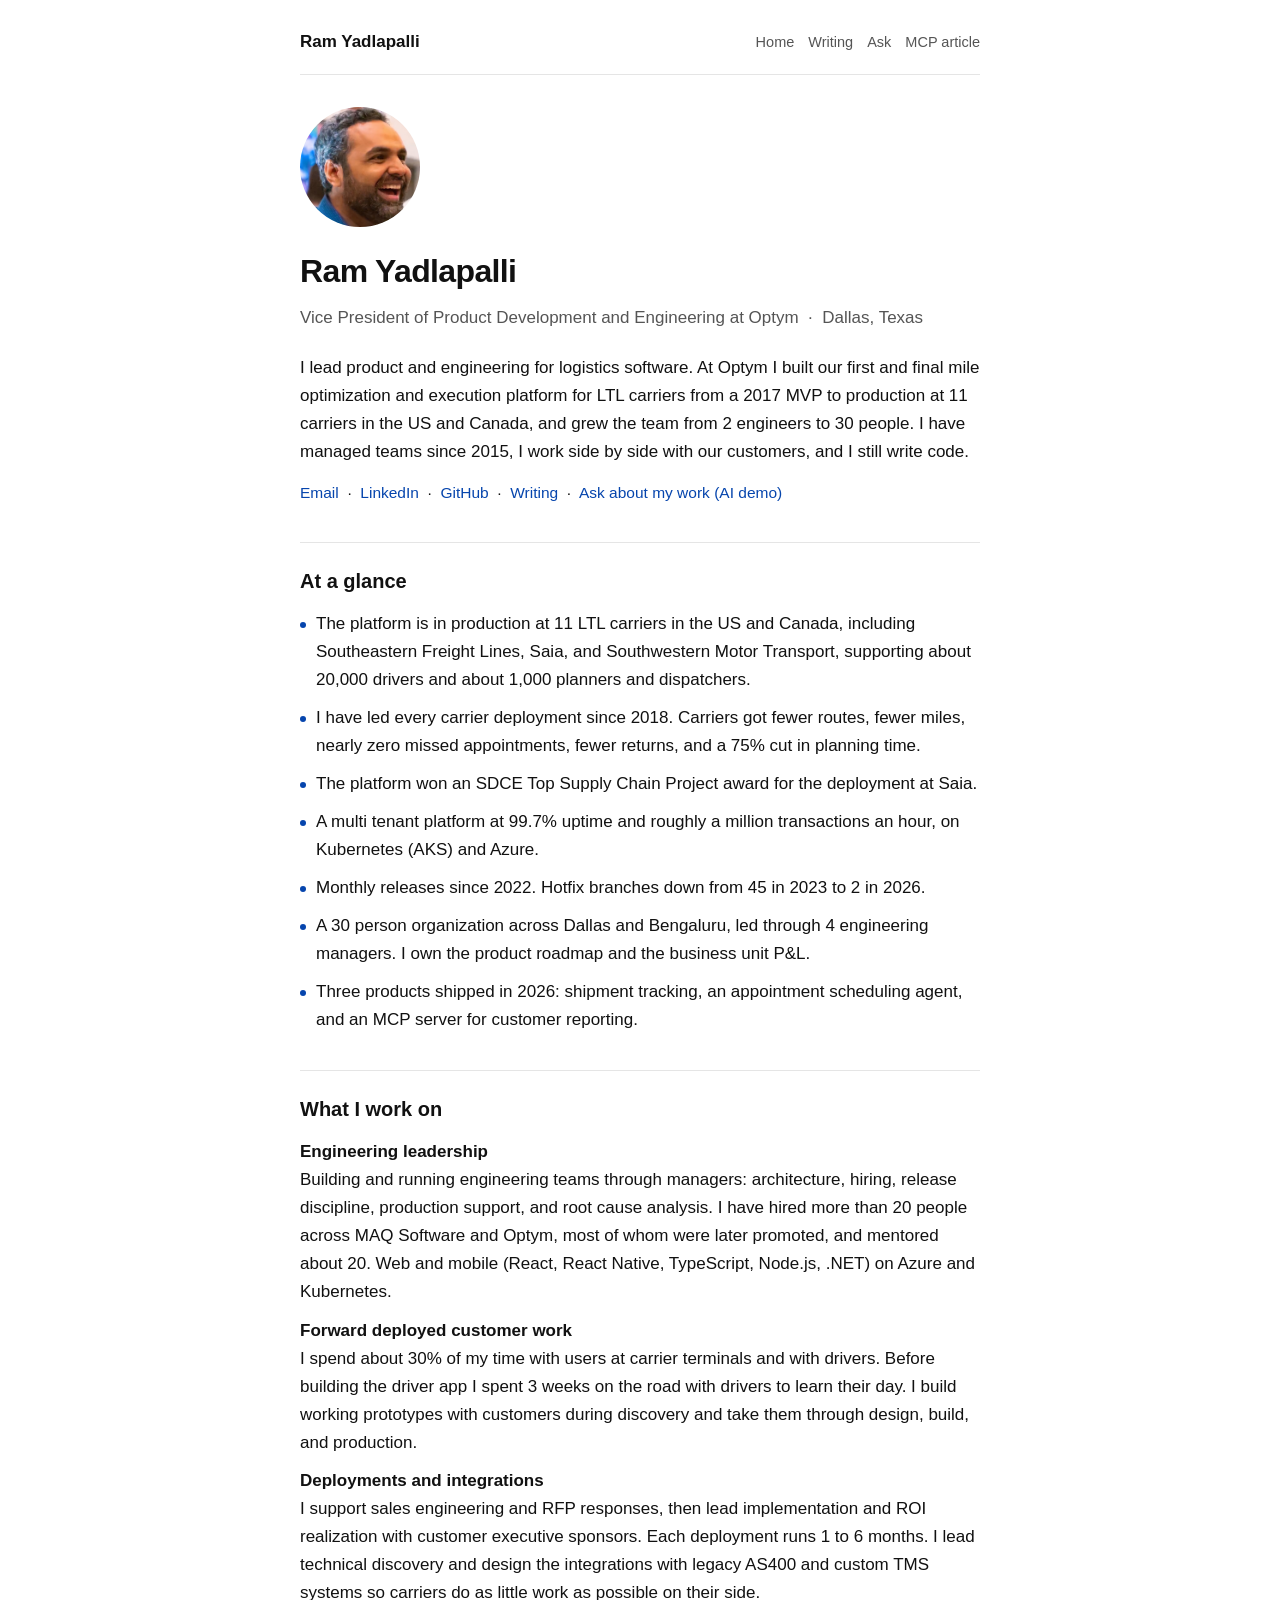
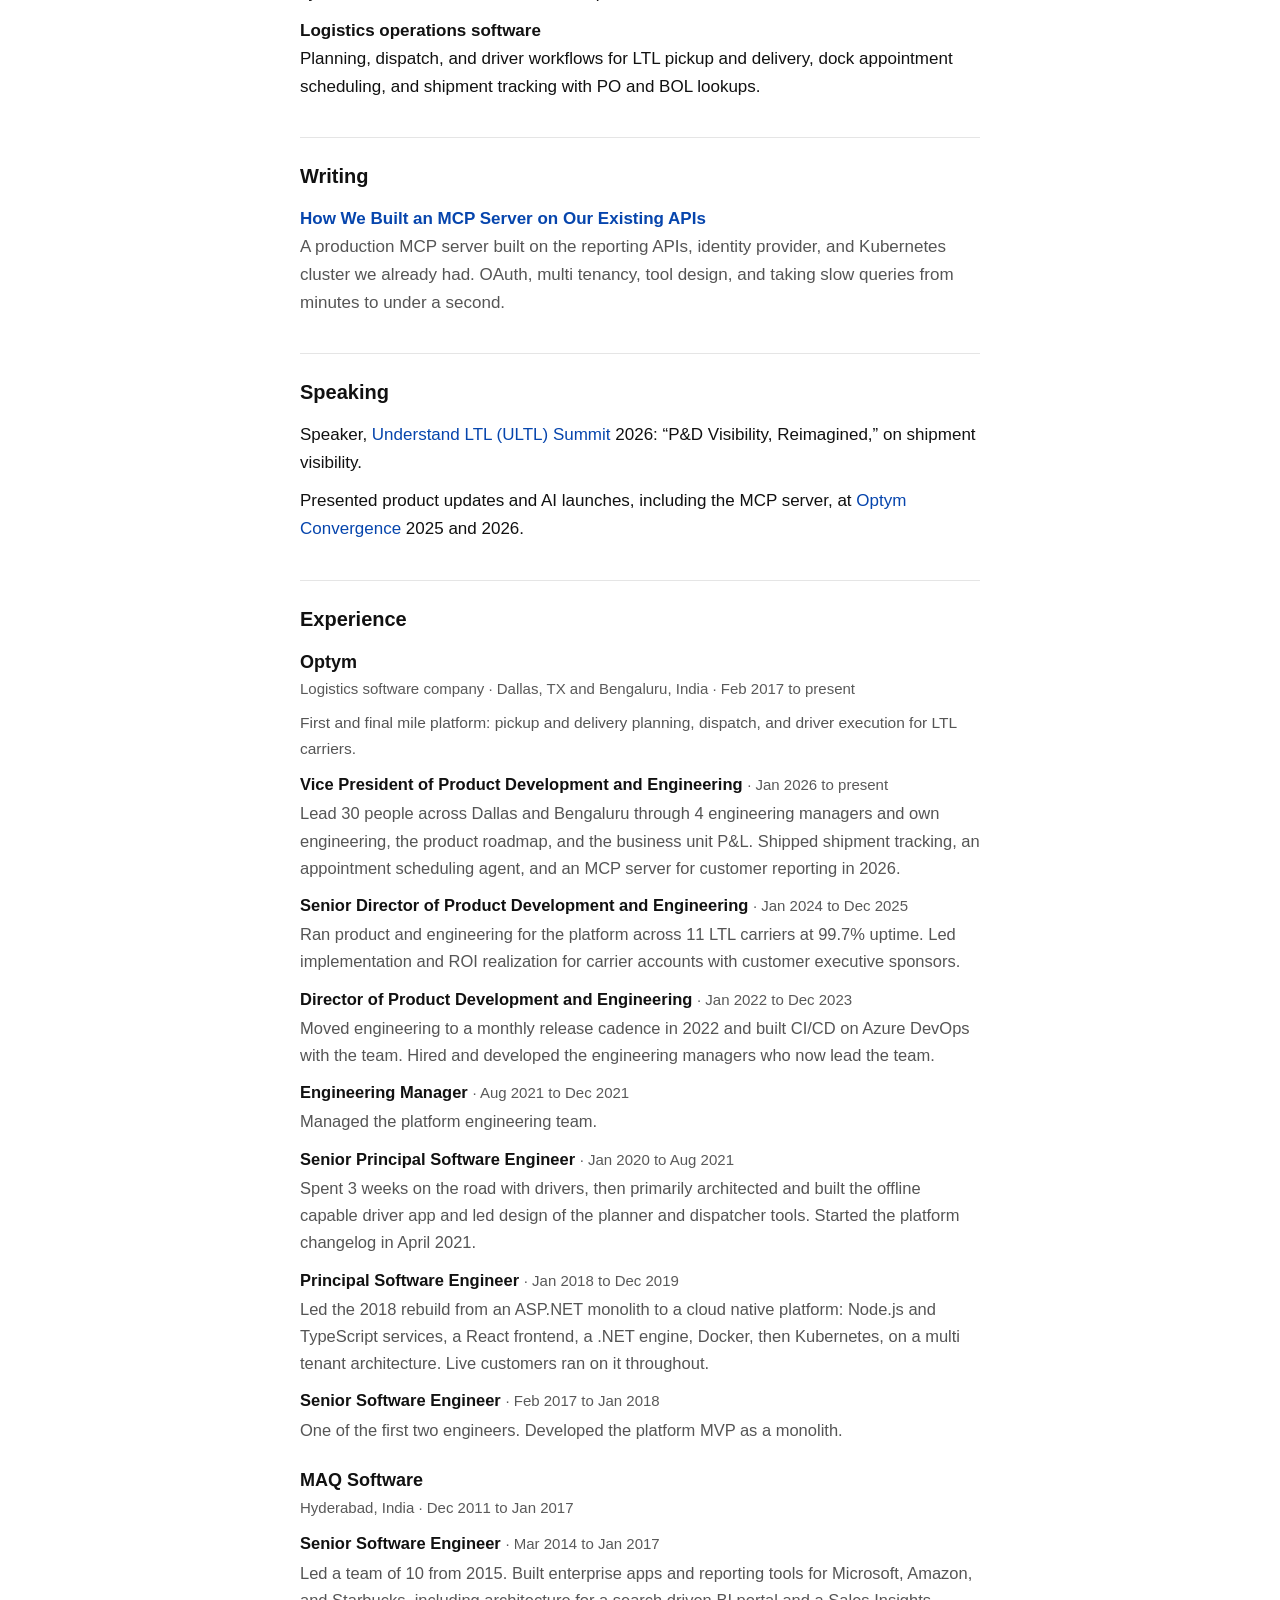
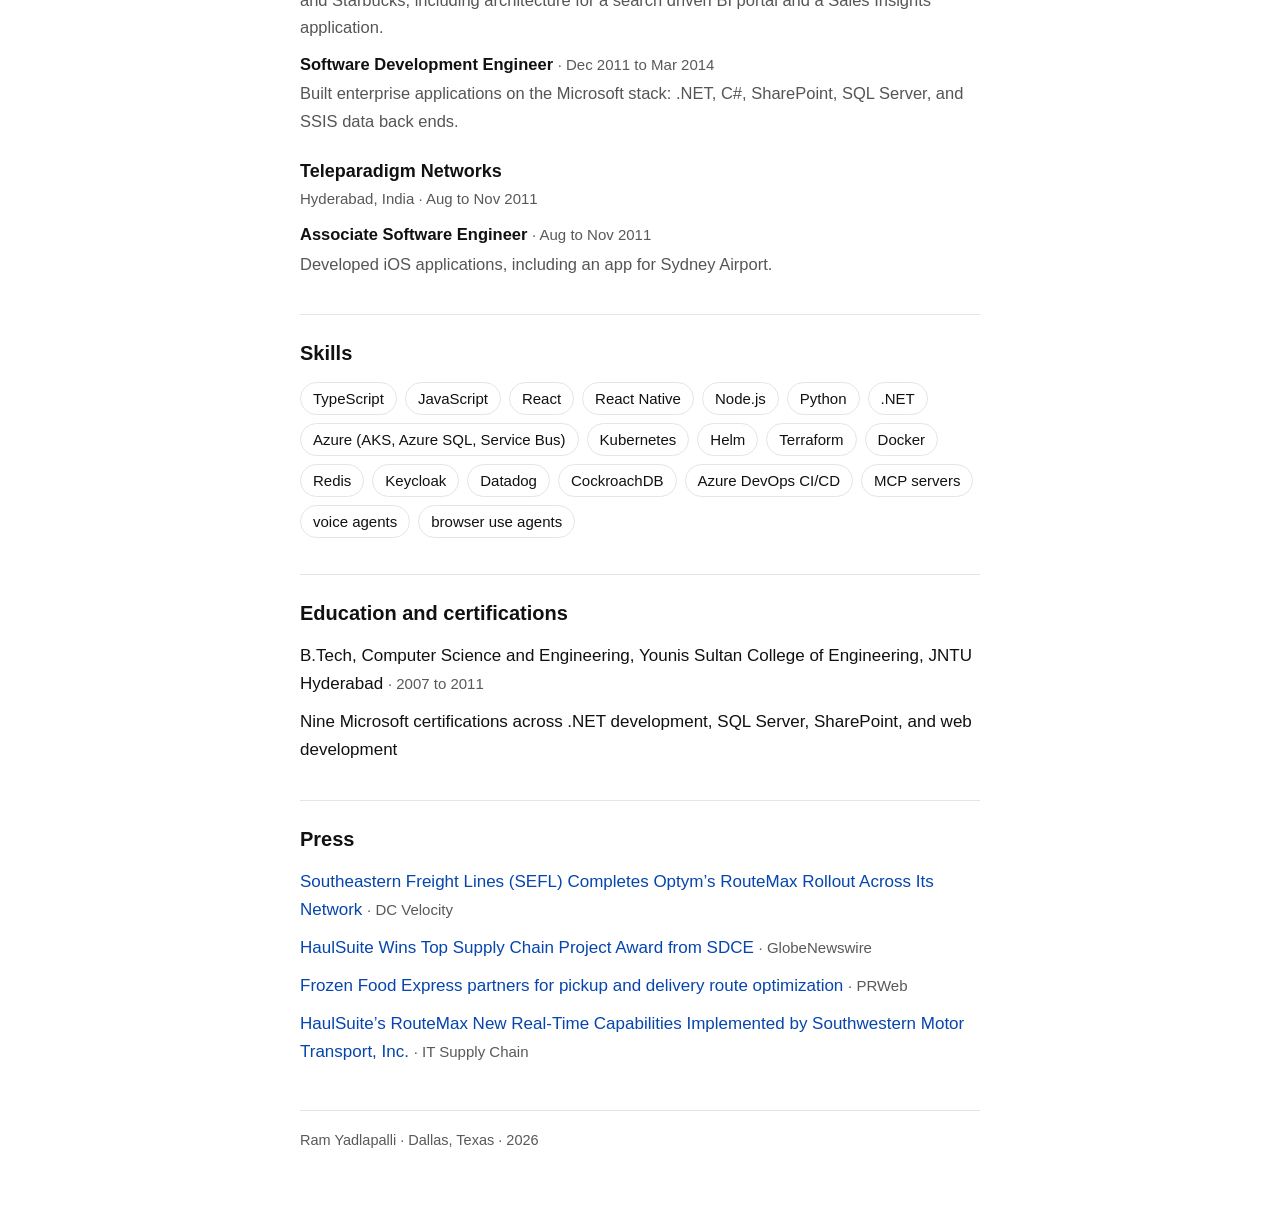
==== index.html @ a46a7524 "Update home page wording and press titles" ====
<!DOCTYPE html>
<html lang="en">
<head>
<meta charset="utf-8">
<meta name="viewport" content="width=device-width, initial-scale=1">
<title>Ram Yadlapalli | Engineering Leader, Logistics SaaS Platforms</title>
<meta name="description" content="Ram Yadlapalli leads product and engineering at Optym in Dallas. He built Optym's first and final mile optimization and execution platform for LTL carriers, in production at 11 carriers in the US and Canada, leads every carrier deployment, and leads a 30 person team through 4 engineering managers.">
<meta name="author" content="Ram Yadlapalli">
<link rel="canonical" href="https://ramyadlapalli.github.io/">
<meta property="og:type" content="profile">
<meta property="og:title" content="Ram Yadlapalli | Engineering Leader, Logistics SaaS Platforms">
<meta property="og:description" content="VP of Product Development and Engineering at Optym. First and final mile platform in production at 11 LTL carriers, 30 person team through 4 engineering managers, still writes code.">
<meta property="og:url" content="https://ramyadlapalli.github.io/">
<meta property="og:image" content="https://ramyadlapalli.github.io/ram-yadlapalli.jpg">
<meta name="twitter:card" content="summary">
<meta name="color-scheme" content="light">
<script type="application/ld+json">
{"@context":"https://schema.org","@type":"Person","name":"Ram Yadlapalli","jobTitle":"Vice President of Product Development and Engineering","worksFor":{"@type":"Organization","name":"Optym"},"address":{"@type":"PostalAddress","addressLocality":"Dallas","addressRegion":"TX","addressCountry":"US"},"url":"https://ramyadlapalli.github.io/","image":"https://ramyadlapalli.github.io/ram-yadlapalli.jpg","email":"mailto:rambabu.1990@gmail.com","sameAs":["https://www.linkedin.com/in/rambabu-yadlapalli","https://github.com/RamYadlapalli"],"knowsAbout":["Engineering leadership","Logistics software","LTL pickup and delivery","Customer deployments and integrations","Forward deployed engineering","React","React Native","TypeScript","Node.js","Azure","Kubernetes","MCP servers","Agentic AI"]}
</script>
<style>
  :root{color-scheme:light;--bg:#fff;--ink:#111;--dim:#555;--faint:#595959;--line:#e5e5e5;--acc:#0645ad}
  *{margin:0;padding:0;box-sizing:border-box}
  body{background:var(--bg);color:var(--ink);font-family:-apple-system,BlinkMacSystemFont,"Segoe UI",Roboto,Helvetica,Arial,sans-serif;font-size:17px;line-height:1.65}
  .wrap{max-width:720px;margin:0 auto;padding:28px 20px 72px}
  h1{font-size:32px;font-weight:800;letter-spacing:-.02em;margin-bottom:6px}
  .role{color:var(--dim);font-size:17px;margin-bottom:22px}
  p{margin-bottom:14px}
  .links{font-size:15.5px;margin-bottom:8px}
  .links a{color:var(--acc);text-decoration:none}
  .links a:hover{text-decoration:underline}
  h2{font-size:20px;font-weight:800;margin:36px 0 12px;padding-top:22px;border-top:1px solid var(--line)}
  ul{list-style:none}
  li{margin-bottom:10px}
  a{color:var(--acc);text-decoration:none}
  a:hover{text-decoration:underline}
  .dim{color:var(--dim)}
  .yr{color:var(--faint);font-size:15px;white-space:nowrap}
  footer{border-top:1px solid var(--line);margin-top:44px;padding-top:18px;color:var(--faint);font-size:14.5px}
  .photo{display:block;width:120px;height:120px;object-fit:cover;border-radius:50%;margin-bottom:18px}
  .glance li{padding-left:16px;position:relative}
  .glance li:before{content:"";position:absolute;left:0;top:.7em;width:6px;height:6px;border-radius:50%;background:var(--acc)}
  .lanes li b{display:block}
  .co{margin-bottom:22px}
  .co-head{font-weight:800;font-size:18px}
  .co-sub{color:var(--faint);font-size:15px;margin-bottom:8px}
  .tl .role{color:var(--ink);font-size:16.5px;margin:10px 0 0}
  .tl .role p{color:var(--dim);margin:2px 0 0}
  .role-t{font-weight:700}
  @media(max-width:600px){
    .tl .role-t{display:block}
    .tl .role .yr{display:block}
  }
  .skills{list-style:none;display:flex;flex-wrap:wrap;gap:8px}
  .skills li{margin:0;color:var(--ink);border:1px solid var(--line);border-radius:999px;padding:5px 12px;font-size:15px;line-height:1.4}
  header.site{display:flex;justify-content:space-between;align-items:baseline;gap:8px 16px;padding-bottom:18px;border-bottom:1px solid var(--line);margin-bottom:32px;flex-wrap:wrap}
  header.site .name{font-weight:700;font-size:17px;color:var(--ink);text-decoration:none}
  header.site nav{display:flex;flex-wrap:wrap;gap:8px 14px;font-size:14.5px}
  header.site nav a{color:var(--dim);text-decoration:none}
  header.site nav a:hover{color:var(--ink)}
</style>
</head>
<body>
<div class="wrap">

  <header class="site">
    <a class="name" href="./">Ram Yadlapalli</a>
    <nav><a href="./">Home</a><a href="writing/">Writing</a><a href="ask/">Ask</a><a href="mcp-server/">MCP article</a></nav>
  </header>

  <img class="photo" src="ram-yadlapalli.jpg" alt="Ram Yadlapalli" width="120" height="120">
  <h1>Ram Yadlapalli</h1>
  <p class="role">Vice President of Product Development and Engineering at Optym &nbsp;·&nbsp; Dallas, Texas</p>

  <p>I lead product and engineering for logistics software. At Optym I built our first and final mile optimization and execution platform for LTL carriers from a 2017 MVP to production at 11 carriers in the US and Canada, and grew the team from 2 engineers to 30 people. I have managed teams since 2015, I work side by side with our customers, and I still write code.</p>

  <p class="links"><a href="mailto:rambabu.1990@gmail.com">Email</a> &nbsp;·&nbsp; <a href="https://www.linkedin.com/in/rambabu-yadlapalli" target="_blank" rel="noopener">LinkedIn</a> &nbsp;·&nbsp; <a href="https://github.com/RamYadlapalli" target="_blank" rel="noopener">GitHub</a> &nbsp;·&nbsp; <a href="writing/">Writing</a> &nbsp;·&nbsp; <a href="ask/">Ask about my work (AI demo)</a></p>

  <h2>At a glance</h2>
  <ul class="glance">
    <li>The platform is in production at 11 LTL carriers in the US and Canada, including Southeastern Freight Lines, Saia, and Southwestern Motor Transport, supporting about 20,000 drivers and about 1,000 planners and dispatchers.</li>
    <li>I have led every carrier deployment since 2018. Carriers got fewer routes, fewer miles, nearly zero missed appointments, fewer returns, and a 75% cut in planning time.</li>
    <li>The platform won an SDCE Top Supply Chain Project award for the deployment at Saia.</li>
    <li>A multi tenant platform at 99.7% uptime and roughly a million transactions an hour, on Kubernetes (AKS) and Azure.</li>
    <li>Monthly releases since 2022. Hotfix branches down from 45 in 2023 to 2 in 2026.</li>
    <li>A 30 person organization across Dallas and Bengaluru, led through 4 engineering managers. I own the product roadmap and the business unit P&amp;L.</li>
    <li>Three products shipped in 2026: shipment tracking, an appointment scheduling agent, and an MCP server for customer reporting.</li>
  </ul>

  <h2>What I work on</h2>
  <ul class="lanes">
    <li><b>Engineering leadership</b>Building and running engineering teams through managers: architecture, hiring, release discipline, production support, and root cause analysis. I have hired more than 20 people across MAQ Software and Optym, most of whom were later promoted, and mentored about 20. Web and mobile (React, React Native, TypeScript, Node.js, .NET) on Azure and Kubernetes.</li>
    <li><b>Forward deployed customer work</b>I spend about 30% of my time with users at carrier terminals and with drivers. Before building the driver app I spent 3 weeks on the road with drivers to learn their day. I build working prototypes with customers during discovery and take them through design, build, and production.</li>
    <li><b>Deployments and integrations</b>I support sales engineering and RFP responses, then lead implementation and ROI realization with customer executive sponsors. Each deployment runs 1 to 6 months. I lead technical discovery and design the integrations with legacy AS400 and custom TMS systems so carriers do as little work as possible on their side.</li>
    <li><b>Logistics operations software</b>Planning, dispatch, and driver workflows for LTL pickup and delivery, dock appointment scheduling, and shipment tracking with PO and BOL lookups.</li>
  </ul>

  <h2><a href="writing/" style="color:var(--ink)">Writing</a></h2>
  <ul>
    <li><a href="mcp-server/"><b>How We Built an MCP Server on Our Existing APIs</b></a><br>
    <span class="dim">A production MCP server built on the reporting APIs, identity provider, and Kubernetes cluster we already had. OAuth, multi tenancy, tool design, and taking slow queries from minutes to under a second.</span></li>
  </ul>

  <h2>Speaking</h2>
  <ul>
    <li>Speaker, <a href="https://understandltl.com/" target="_blank" rel="noopener">Understand LTL (ULTL) Summit</a> 2026: &ldquo;P&amp;D Visibility, Reimagined,&rdquo; on shipment visibility.</li>
    <li>Presented product updates and AI launches, including the MCP server, at <a href="https://www.convergence.optym.com/" target="_blank" rel="noopener">Optym Convergence</a> 2025 and 2026.</li>
  </ul>

  <h2>Experience</h2>
  <div class="tl">
    <div class="co">
      <div class="co-head">Optym</div>
      <div class="co-sub">Logistics software company · Dallas, TX and Bengaluru, India · Feb 2017 to present</div>
      <p class="dim" style="font-size:15.5px;margin:0 0 4px">First and final mile platform: pickup and delivery planning, dispatch, and driver execution for LTL carriers.</p>
      <div class="role"><span class="role-t">Vice President of Product Development and Engineering</span> <span class="yr">· Jan 2026 to present</span>
        <p>Lead 30 people across Dallas and Bengaluru through 4 engineering managers and own engineering, the product roadmap, and the business unit P&amp;L. Shipped shipment tracking, an appointment scheduling agent, and an MCP server for customer reporting in 2026.</p></div>
      <div class="role"><span class="role-t">Senior Director of Product Development and Engineering</span> <span class="yr">· Jan 2024 to Dec 2025</span>
        <p>Ran product and engineering for the platform across 11 LTL carriers at 99.7% uptime. Led implementation and ROI realization for carrier accounts with customer executive sponsors.</p></div>
      <div class="role"><span class="role-t">Director of Product Development and Engineering</span> <span class="yr">· Jan 2022 to Dec 2023</span>
        <p>Moved engineering to a monthly release cadence in 2022 and built CI/CD on Azure DevOps with the team. Hired and developed the engineering managers who now lead the team.</p></div>
      <div class="role"><span class="role-t">Engineering Manager</span> <span class="yr">· Aug 2021 to Dec 2021</span>
        <p>Managed the platform engineering team.</p></div>
      <div class="role"><span class="role-t">Senior Principal Software Engineer</span> <span class="yr">· Jan 2020 to Aug 2021</span>
        <p>Spent 3 weeks on the road with drivers, then primarily architected and built the offline capable driver app and led design of the planner and dispatcher tools. Started the platform changelog in April 2021.</p></div>
      <div class="role"><span class="role-t">Principal Software Engineer</span> <span class="yr">· Jan 2018 to Dec 2019</span>
        <p>Led the 2018 rebuild from an ASP.NET monolith to a cloud native platform: Node.js and TypeScript services, a React frontend, a .NET engine, Docker, then Kubernetes, on a multi tenant architecture. Live customers ran on it throughout.</p></div>
      <div class="role"><span class="role-t">Senior Software Engineer</span> <span class="yr">· Feb 2017 to Jan 2018</span>
        <p>One of the first two engineers. Developed the platform MVP as a monolith.</p></div>
    </div>
    <div class="co">
      <div class="co-head">MAQ Software</div>
      <div class="co-sub">Hyderabad, India · Dec 2011 to Jan 2017</div>
      <div class="role"><span class="role-t">Senior Software Engineer</span> <span class="yr">· Mar 2014 to Jan 2017</span>
        <p>Led a team of 10 from 2015. Built enterprise apps and reporting tools for Microsoft, Amazon, and Starbucks, including architecture for a search driven BI portal and a Sales Insights application.</p></div>
      <div class="role"><span class="role-t">Software Development Engineer</span> <span class="yr">· Dec 2011 to Mar 2014</span>
        <p>Built enterprise applications on the Microsoft stack: .NET, C#, SharePoint, SQL Server, and SSIS data back ends.</p></div>
    </div>
    <div class="co">
      <div class="co-head">Teleparadigm Networks</div>
      <div class="co-sub">Hyderabad, India · Aug to Nov 2011</div>
      <div class="role"><span class="role-t">Associate Software Engineer</span> <span class="yr">· Aug to Nov 2011</span>
        <p>Developed iOS applications, including an app for Sydney Airport.</p></div>
    </div>
  </div>

  <h2>Skills</h2>
  <ul class="skills">
    <li>TypeScript</li>
    <li>JavaScript</li>
    <li>React</li>
    <li>React Native</li>
    <li>Node.js</li>
    <li>Python</li>
    <li>.NET</li>
    <li>Azure (AKS, Azure SQL, Service Bus)</li>
    <li>Kubernetes</li>
    <li>Helm</li>
    <li>Terraform</li>
    <li>Docker</li>
    <li>Redis</li>
    <li>Keycloak</li>
    <li>Datadog</li>
    <li>CockroachDB</li>
    <li>Azure DevOps CI/CD</li>
    <li>MCP servers</li>
    <li>voice agents</li>
    <li>browser use agents</li>
  </ul>

  <h2>Education and certifications</h2>
  <ul>
    <li>B.Tech, Computer Science and Engineering, Younis Sultan College of Engineering, JNTU Hyderabad <span class="yr">· 2007 to 2011</span></li>
    <li>Nine Microsoft certifications across .NET development, SQL Server, SharePoint, and web development</li>
  </ul>

  <h2>Press</h2>
  <ul>
    <li><a href="https://www.dcvelocity.com/articles/59124-southeastern-freight-lines-sefl-completes-optym-s-routemax-rollout-across-its-network" target="_blank" rel="noopener">Southeastern Freight Lines (SEFL) Completes Optym&rsquo;s RouteMax Rollout Across Its Network</a> <span class="yr">· DC Velocity</span></li>
    <li><a href="https://www.globenewswire.com/news-release/2022/07/19/2481998/0/en/HaulSuite-Wins-Top-Supply-Chain-Project-Award-from-SDCE.html" target="_blank" rel="noopener">HaulSuite Wins Top Supply Chain Project Award from SDCE</a> <span class="yr">· GlobeNewswire</span></li>
    <li><a href="https://www.prweb.com/releases/frozen-food-express-partners-with-optym-for-pickup-and-delivery-route-optimization-302267457.html" target="_blank" rel="noopener">Frozen Food Express partners for pickup and delivery route optimization</a> <span class="yr">· PRWeb</span></li>
    <li><a href="https://itsupplychain.com/haulsuites-routemax-new-real-time-capabilities-implemented-by-southwestern-motor-transport-inc/" target="_blank" rel="noopener">HaulSuite&rsquo;s RouteMax New Real-Time Capabilities Implemented by Southwestern Motor Transport, Inc.</a> <span class="yr">· IT Supply Chain</span></li>
  </ul>

  <footer>Ram Yadlapalli · Dallas, Texas · 2026</footer>

</div>
</body>
</html>
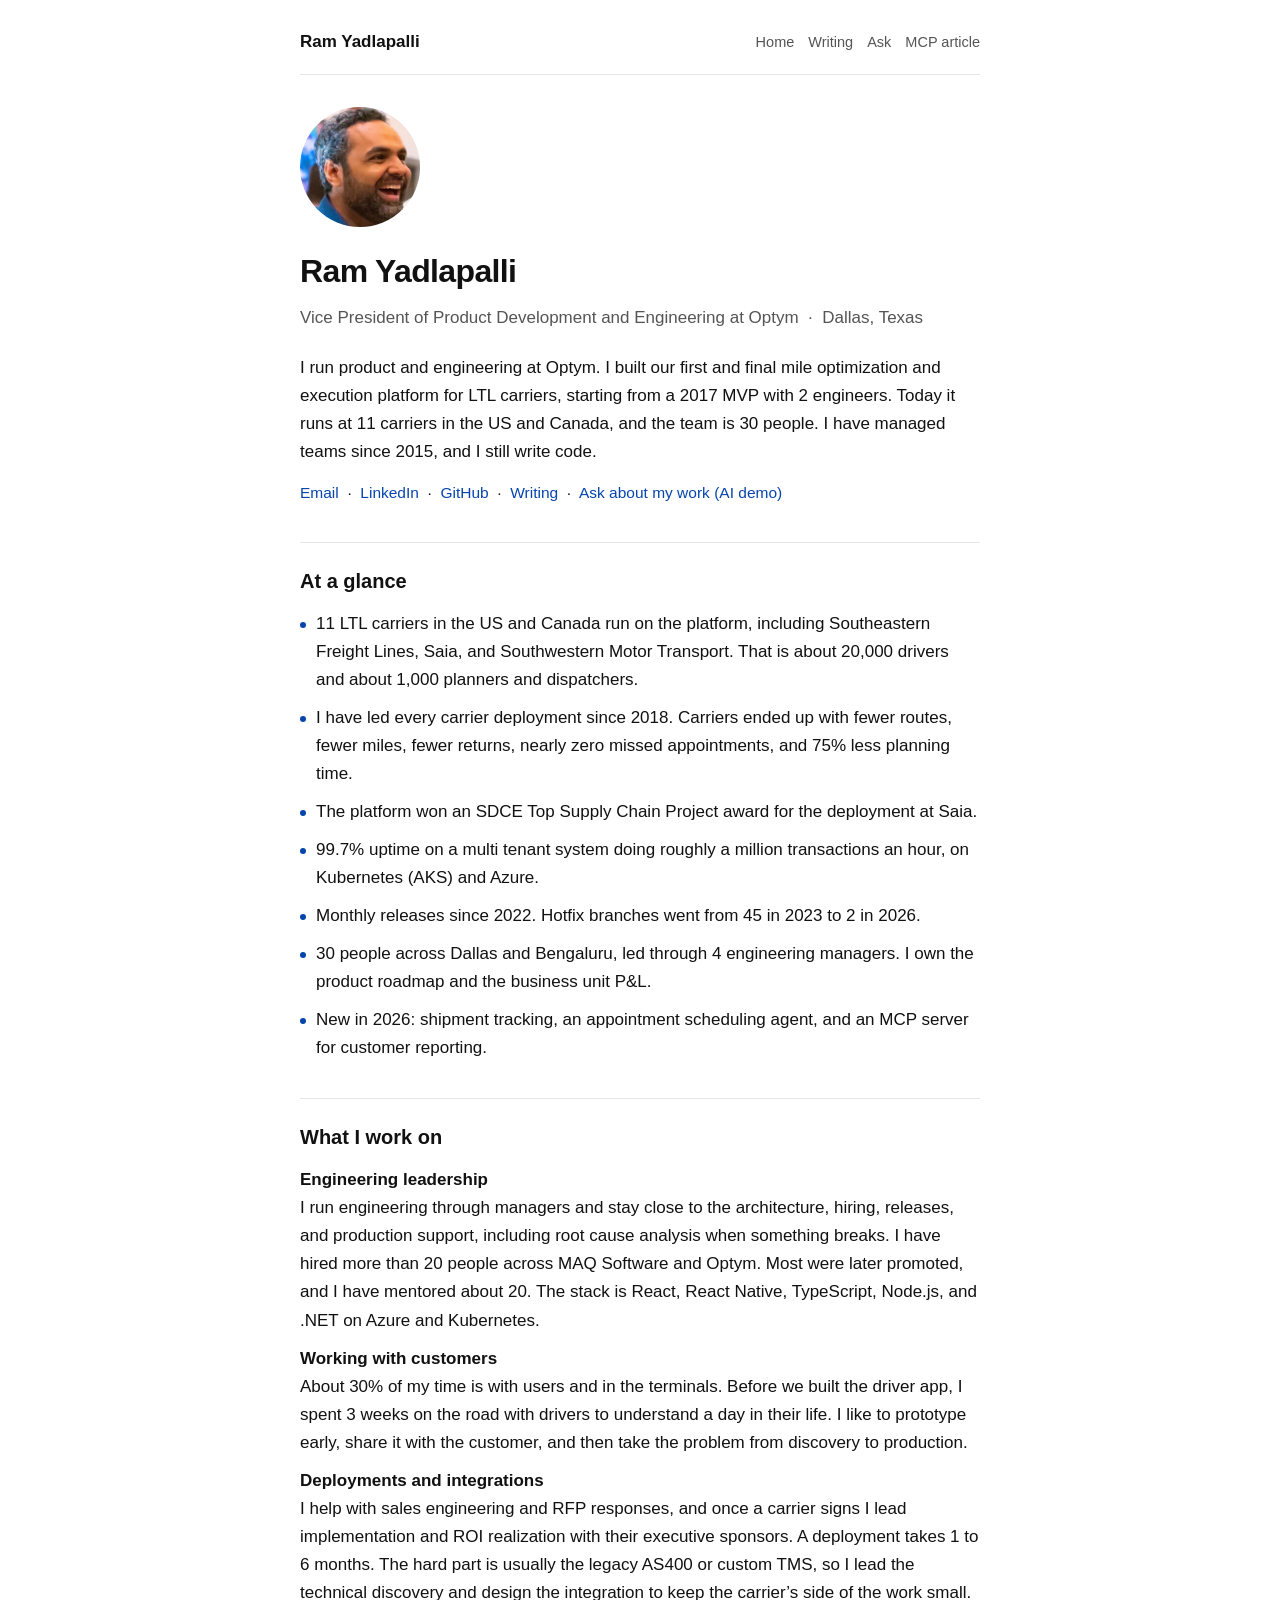
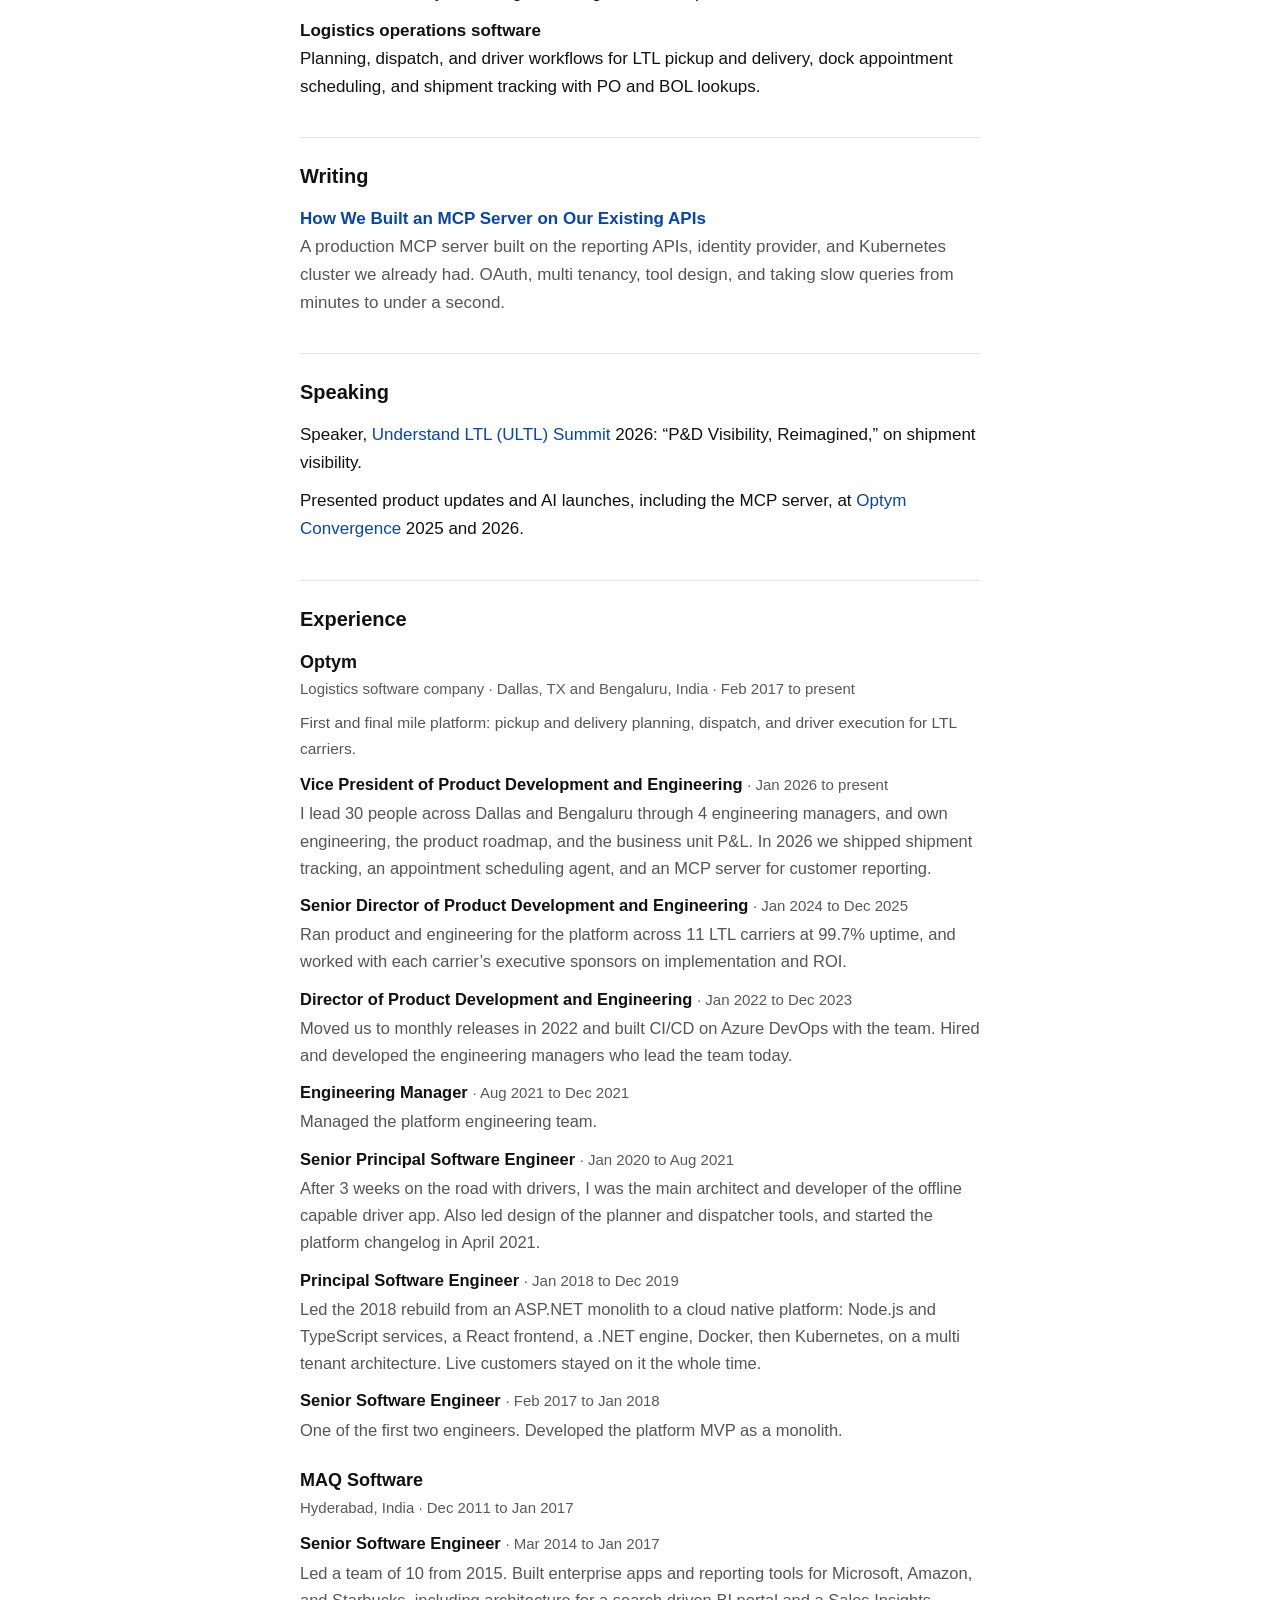
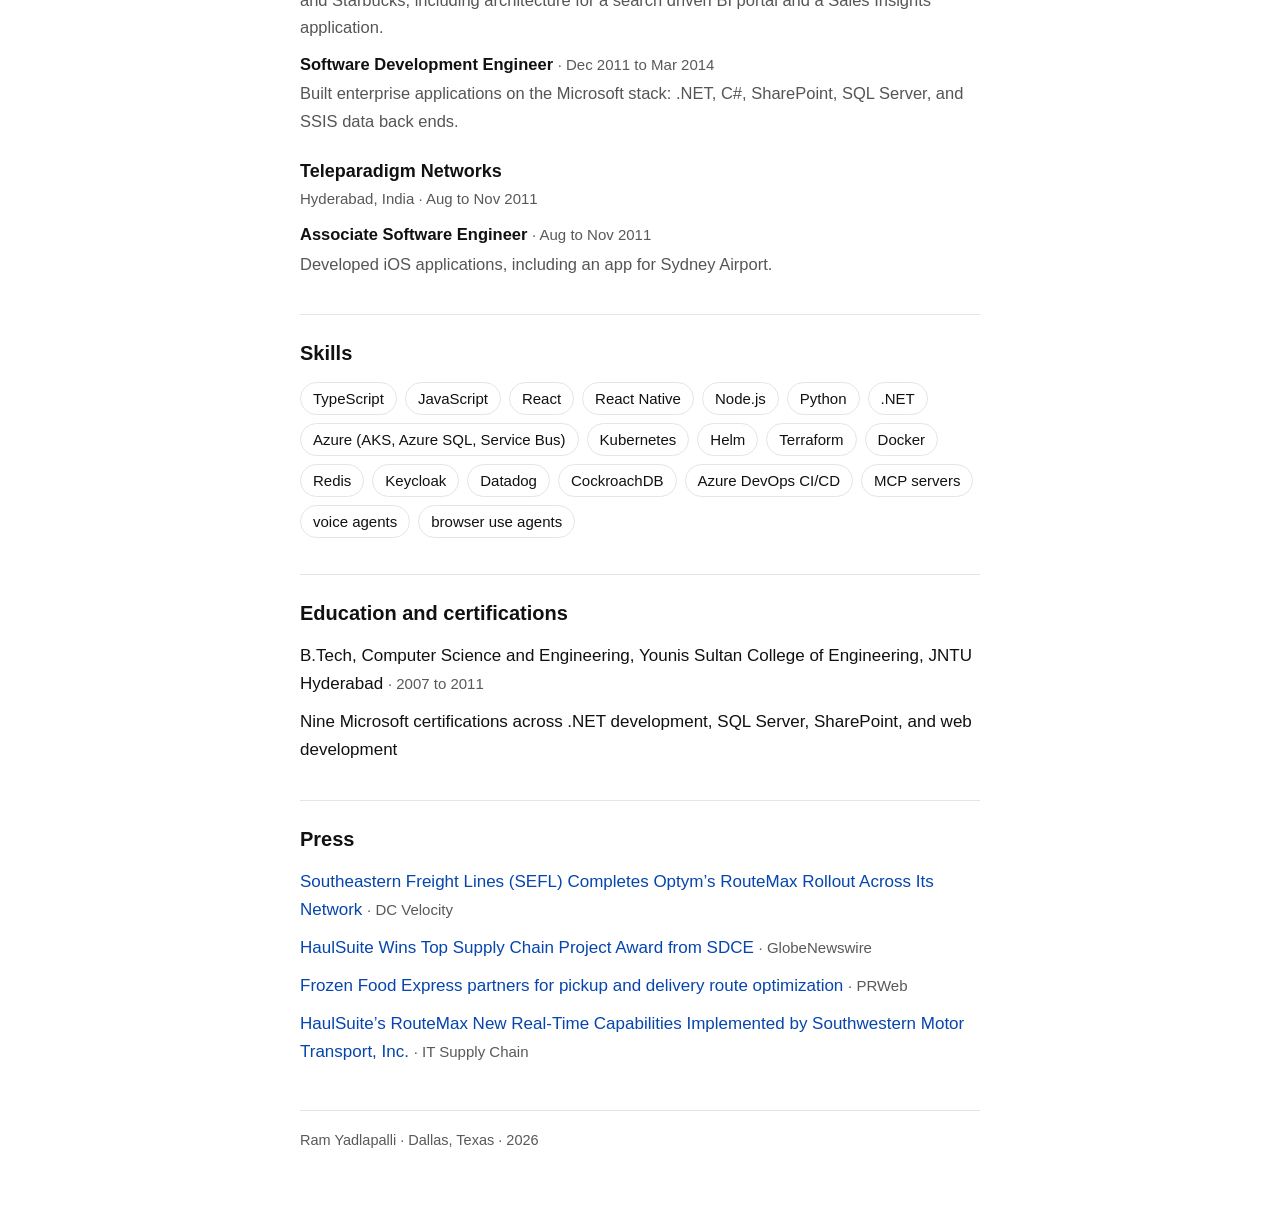
==== commit b6b19384: "Refresh home page wording" ====
--- a/index.html
+++ b/index.html
@@ -71,26 +71,26 @@
   <h1>Ram Yadlapalli</h1>
   <p class="role">Vice President of Product Development and Engineering at Optym &nbsp;·&nbsp; Dallas, Texas</p>
 
-  <p>I lead product and engineering for logistics software. At Optym I built our first and final mile optimization and execution platform for LTL carriers from a 2017 MVP to production at 11 carriers in the US and Canada, and grew the team from 2 engineers to 30 people. I have managed teams since 2015, I work side by side with our customers, and I still write code.</p>
+  <p>I run product and engineering at Optym. I built our first and final mile optimization and execution platform for LTL carriers, starting from a 2017 MVP with 2 engineers. Today it runs at 11 carriers in the US and Canada, and the team is 30 people. I have managed teams since 2015, and I still write code.</p>
 
   <p class="links"><a href="mailto:rambabu.1990@gmail.com">Email</a> &nbsp;·&nbsp; <a href="https://www.linkedin.com/in/rambabu-yadlapalli" target="_blank" rel="noopener">LinkedIn</a> &nbsp;·&nbsp; <a href="https://github.com/RamYadlapalli" target="_blank" rel="noopener">GitHub</a> &nbsp;·&nbsp; <a href="writing/">Writing</a> &nbsp;·&nbsp; <a href="ask/">Ask about my work (AI demo)</a></p>
 
   <h2>At a glance</h2>
   <ul class="glance">
-    <li>The platform is in production at 11 LTL carriers in the US and Canada, including Southeastern Freight Lines, Saia, and Southwestern Motor Transport, supporting about 20,000 drivers and about 1,000 planners and dispatchers.</li>
-    <li>I have led every carrier deployment since 2018. Carriers got fewer routes, fewer miles, nearly zero missed appointments, fewer returns, and a 75% cut in planning time.</li>
+    <li>11 LTL carriers in the US and Canada run on the platform, including Southeastern Freight Lines, Saia, and Southwestern Motor Transport. That is about 20,000 drivers and about 1,000 planners and dispatchers.</li>
+    <li>I have led every carrier deployment since 2018. Carriers ended up with fewer routes, fewer miles, fewer returns, nearly zero missed appointments, and 75% less planning time.</li>
     <li>The platform won an SDCE Top Supply Chain Project award for the deployment at Saia.</li>
-    <li>A multi tenant platform at 99.7% uptime and roughly a million transactions an hour, on Kubernetes (AKS) and Azure.</li>
-    <li>Monthly releases since 2022. Hotfix branches down from 45 in 2023 to 2 in 2026.</li>
-    <li>A 30 person organization across Dallas and Bengaluru, led through 4 engineering managers. I own the product roadmap and the business unit P&amp;L.</li>
-    <li>Three products shipped in 2026: shipment tracking, an appointment scheduling agent, and an MCP server for customer reporting.</li>
+    <li>99.7% uptime on a multi tenant system doing roughly a million transactions an hour, on Kubernetes (AKS) and Azure.</li>
+    <li>Monthly releases since 2022. Hotfix branches went from 45 in 2023 to 2 in 2026.</li>
+    <li>30 people across Dallas and Bengaluru, led through 4 engineering managers. I own the product roadmap and the business unit P&amp;L.</li>
+    <li>New in 2026: shipment tracking, an appointment scheduling agent, and an MCP server for customer reporting.</li>
   </ul>
 
   <h2>What I work on</h2>
   <ul class="lanes">
-    <li><b>Engineering leadership</b>Building and running engineering teams through managers: architecture, hiring, release discipline, production support, and root cause analysis. I have hired more than 20 people across MAQ Software and Optym, most of whom were later promoted, and mentored about 20. Web and mobile (React, React Native, TypeScript, Node.js, .NET) on Azure and Kubernetes.</li>
-    <li><b>Forward deployed customer work</b>I spend about 30% of my time with users at carrier terminals and with drivers. Before building the driver app I spent 3 weeks on the road with drivers to learn their day. I build working prototypes with customers during discovery and take them through design, build, and production.</li>
-    <li><b>Deployments and integrations</b>I support sales engineering and RFP responses, then lead implementation and ROI realization with customer executive sponsors. Each deployment runs 1 to 6 months. I lead technical discovery and design the integrations with legacy AS400 and custom TMS systems so carriers do as little work as possible on their side.</li>
+    <li><b>Engineering leadership</b>I run engineering through managers and stay close to the architecture, hiring, releases, and production support, including root cause analysis when something breaks. I have hired more than 20 people across MAQ Software and Optym. Most were later promoted, and I have mentored about 20. The stack is React, React Native, TypeScript, Node.js, and .NET on Azure and Kubernetes.</li>
+    <li><b>Working with customers</b>About 30% of my time is with users and in the terminals. Before we built the driver app, I spent 3 weeks on the road with drivers to understand a day in their life. I like to prototype early, share it with the customer, and then take the problem from discovery to production.</li>
+    <li><b>Deployments and integrations</b>I help with sales engineering and RFP responses, and once a carrier signs I lead implementation and ROI realization with their executive sponsors. A deployment takes 1 to 6 months. The hard part is usually the legacy AS400 or custom TMS, so I lead the technical discovery and design the integration to keep the carrier&rsquo;s side of the work small.</li>
     <li><b>Logistics operations software</b>Planning, dispatch, and driver workflows for LTL pickup and delivery, dock appointment scheduling, and shipment tracking with PO and BOL lookups.</li>
   </ul>
 
@@ -113,17 +113,17 @@
       <div class="co-sub">Logistics software company · Dallas, TX and Bengaluru, India · Feb 2017 to present</div>
       <p class="dim" style="font-size:15.5px;margin:0 0 4px">First and final mile platform: pickup and delivery planning, dispatch, and driver execution for LTL carriers.</p>
       <div class="role"><span class="role-t">Vice President of Product Development and Engineering</span> <span class="yr">· Jan 2026 to present</span>
-        <p>Lead 30 people across Dallas and Bengaluru through 4 engineering managers and own engineering, the product roadmap, and the business unit P&amp;L. Shipped shipment tracking, an appointment scheduling agent, and an MCP server for customer reporting in 2026.</p></div>
+        <p>I lead 30 people across Dallas and Bengaluru through 4 engineering managers, and own engineering, the product roadmap, and the business unit P&amp;L. In 2026 we shipped shipment tracking, an appointment scheduling agent, and an MCP server for customer reporting.</p></div>
       <div class="role"><span class="role-t">Senior Director of Product Development and Engineering</span> <span class="yr">· Jan 2024 to Dec 2025</span>
-        <p>Ran product and engineering for the platform across 11 LTL carriers at 99.7% uptime. Led implementation and ROI realization for carrier accounts with customer executive sponsors.</p></div>
+        <p>Ran product and engineering for the platform across 11 LTL carriers at 99.7% uptime, and worked with each carrier&rsquo;s executive sponsors on implementation and ROI.</p></div>
       <div class="role"><span class="role-t">Director of Product Development and Engineering</span> <span class="yr">· Jan 2022 to Dec 2023</span>
-        <p>Moved engineering to a monthly release cadence in 2022 and built CI/CD on Azure DevOps with the team. Hired and developed the engineering managers who now lead the team.</p></div>
+        <p>Moved us to monthly releases in 2022 and built CI/CD on Azure DevOps with the team. Hired and developed the engineering managers who lead the team today.</p></div>
       <div class="role"><span class="role-t">Engineering Manager</span> <span class="yr">· Aug 2021 to Dec 2021</span>
         <p>Managed the platform engineering team.</p></div>
       <div class="role"><span class="role-t">Senior Principal Software Engineer</span> <span class="yr">· Jan 2020 to Aug 2021</span>
-        <p>Spent 3 weeks on the road with drivers, then primarily architected and built the offline capable driver app and led design of the planner and dispatcher tools. Started the platform changelog in April 2021.</p></div>
+        <p>After 3 weeks on the road with drivers, I was the main architect and developer of the offline capable driver app. Also led design of the planner and dispatcher tools, and started the platform changelog in April 2021.</p></div>
       <div class="role"><span class="role-t">Principal Software Engineer</span> <span class="yr">· Jan 2018 to Dec 2019</span>
-        <p>Led the 2018 rebuild from an ASP.NET monolith to a cloud native platform: Node.js and TypeScript services, a React frontend, a .NET engine, Docker, then Kubernetes, on a multi tenant architecture. Live customers ran on it throughout.</p></div>
+        <p>Led the 2018 rebuild from an ASP.NET monolith to a cloud native platform: Node.js and TypeScript services, a React frontend, a .NET engine, Docker, then Kubernetes, on a multi tenant architecture. Live customers stayed on it the whole time.</p></div>
       <div class="role"><span class="role-t">Senior Software Engineer</span> <span class="yr">· Feb 2017 to Jan 2018</span>
         <p>One of the first two engineers. Developed the platform MVP as a monolith.</p></div>
     </div>
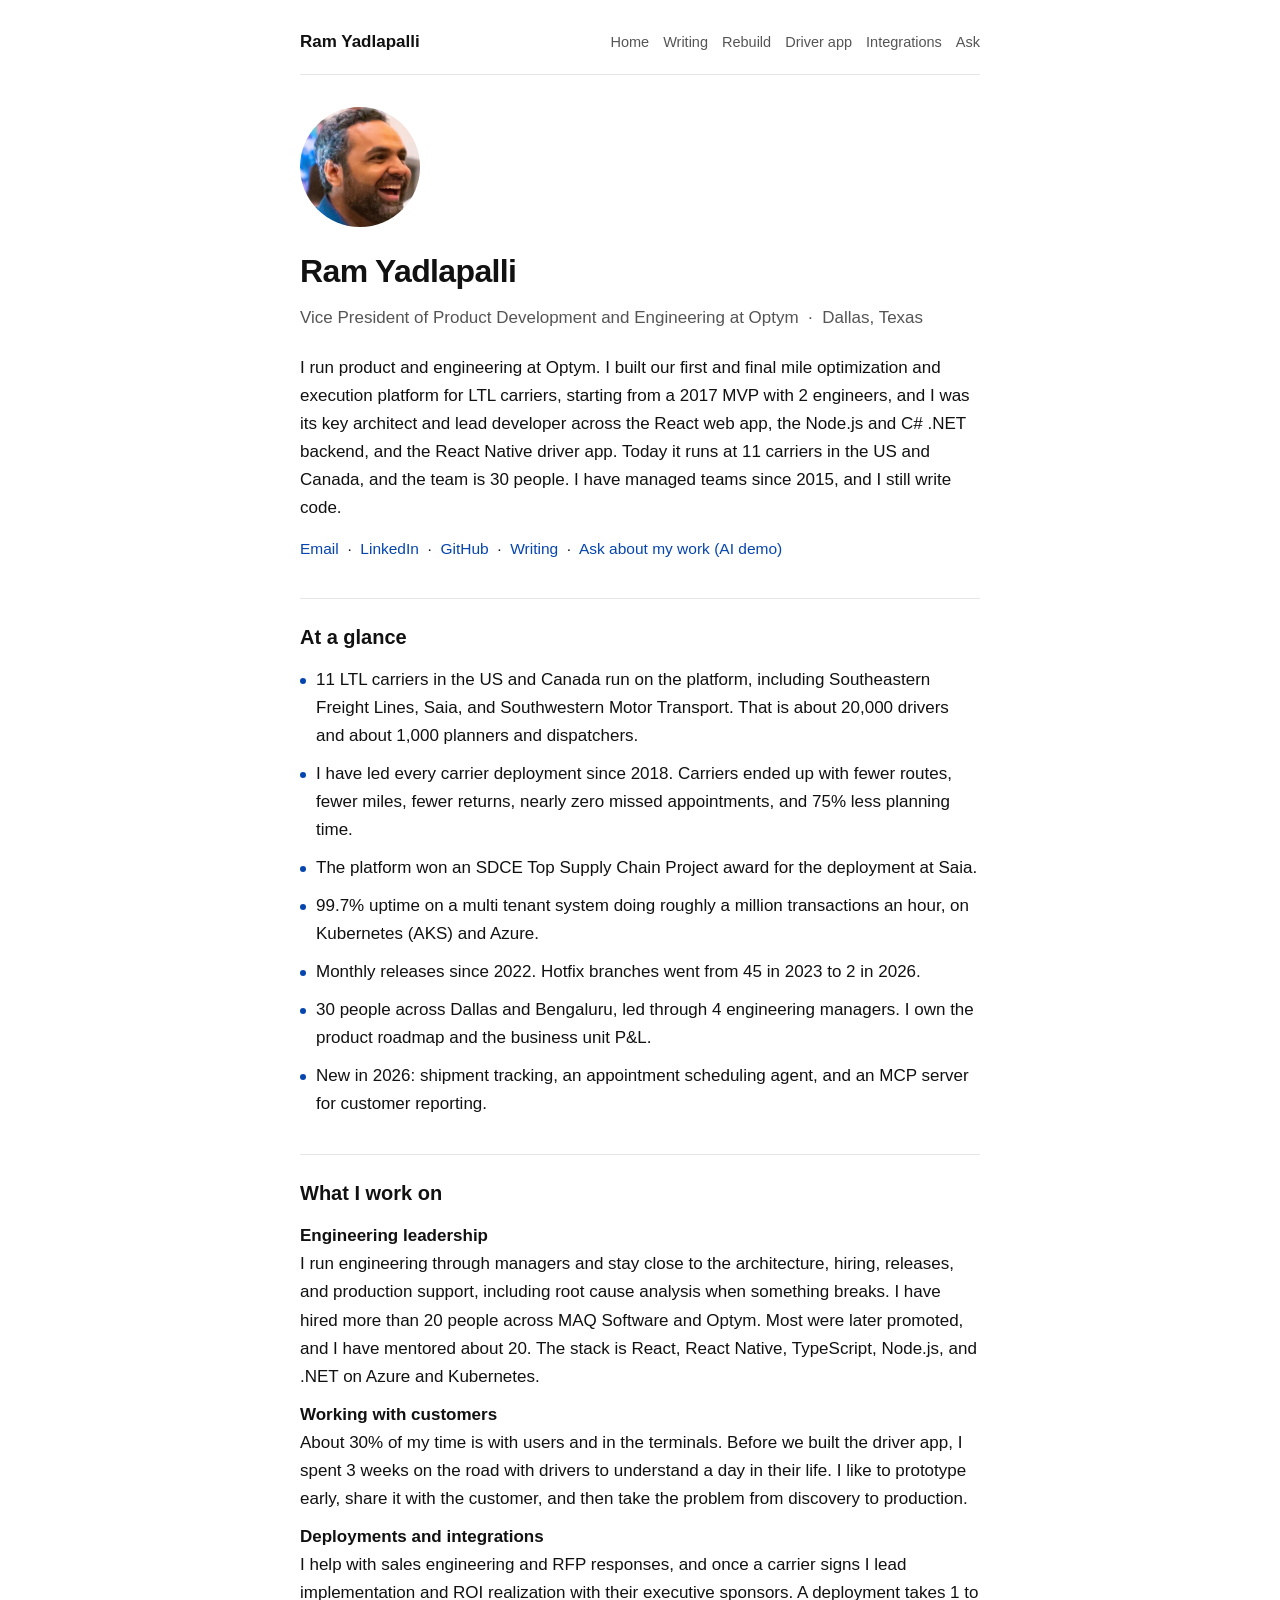
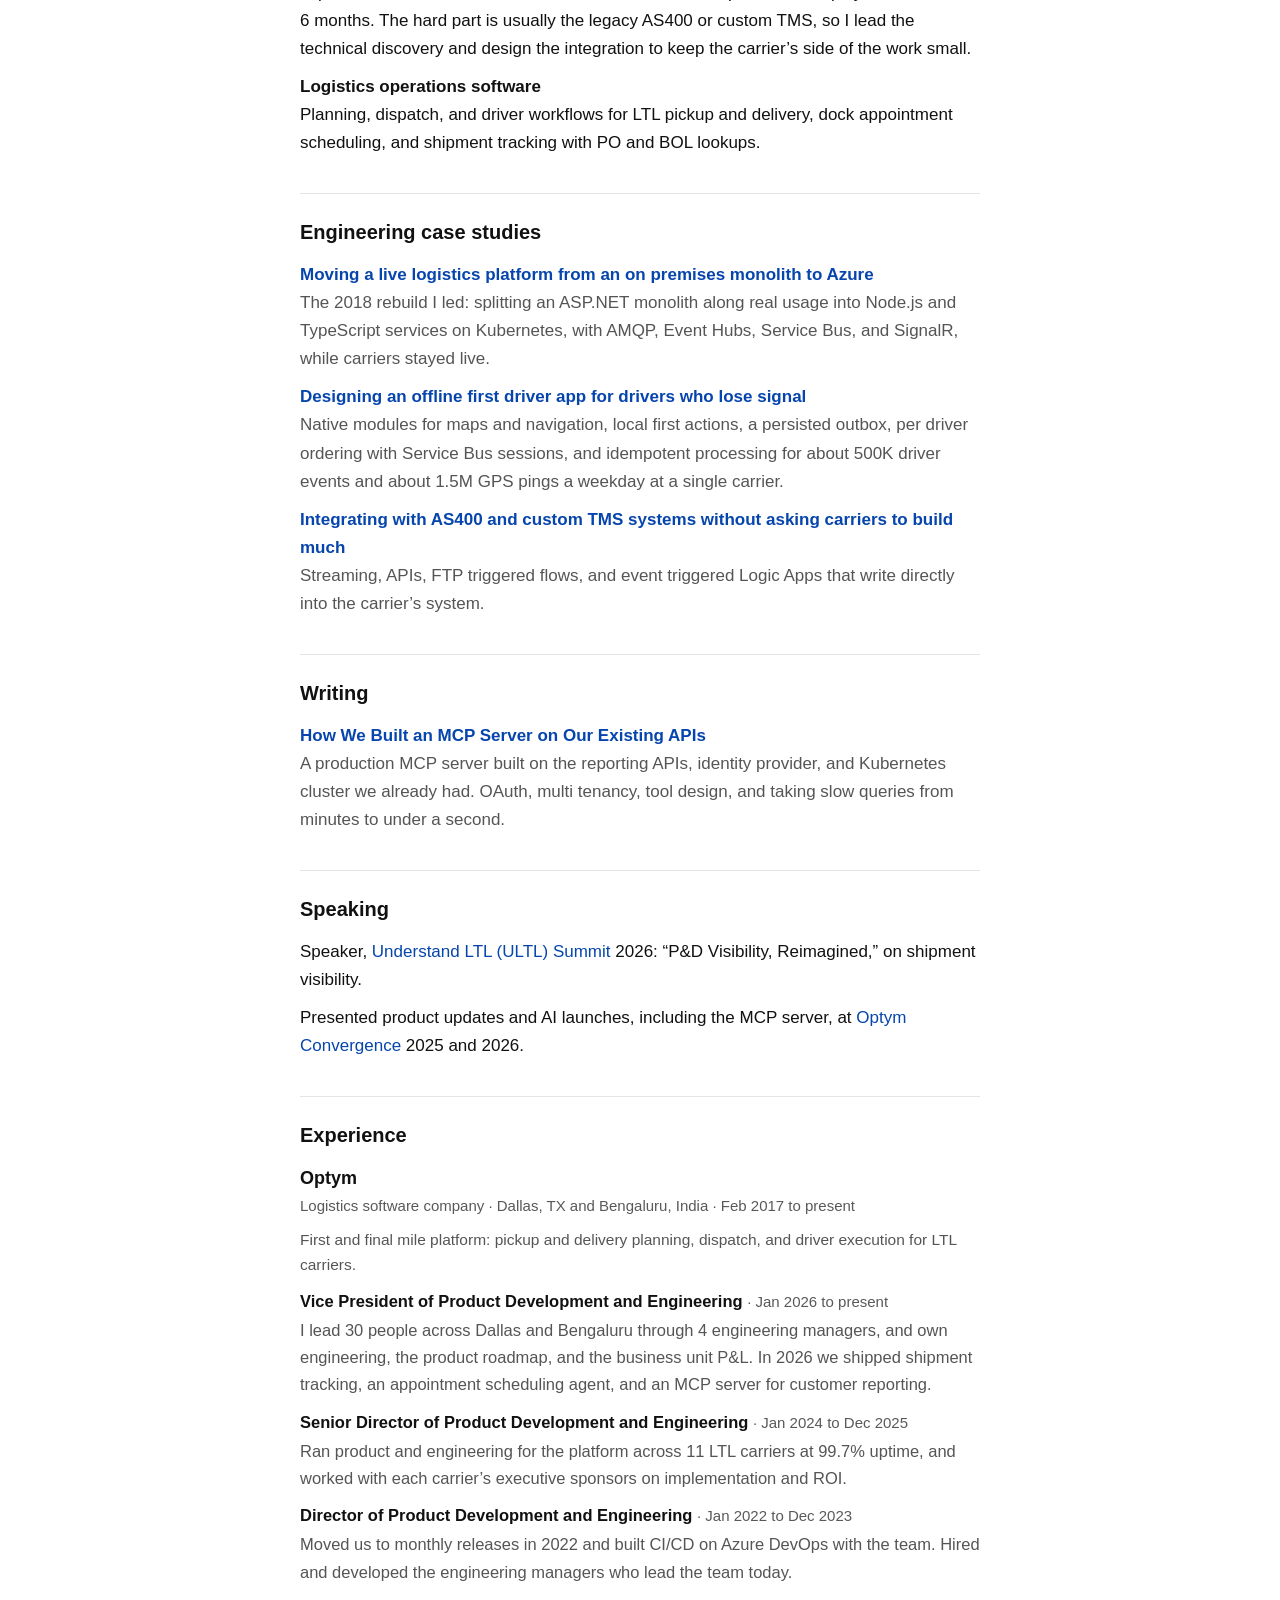
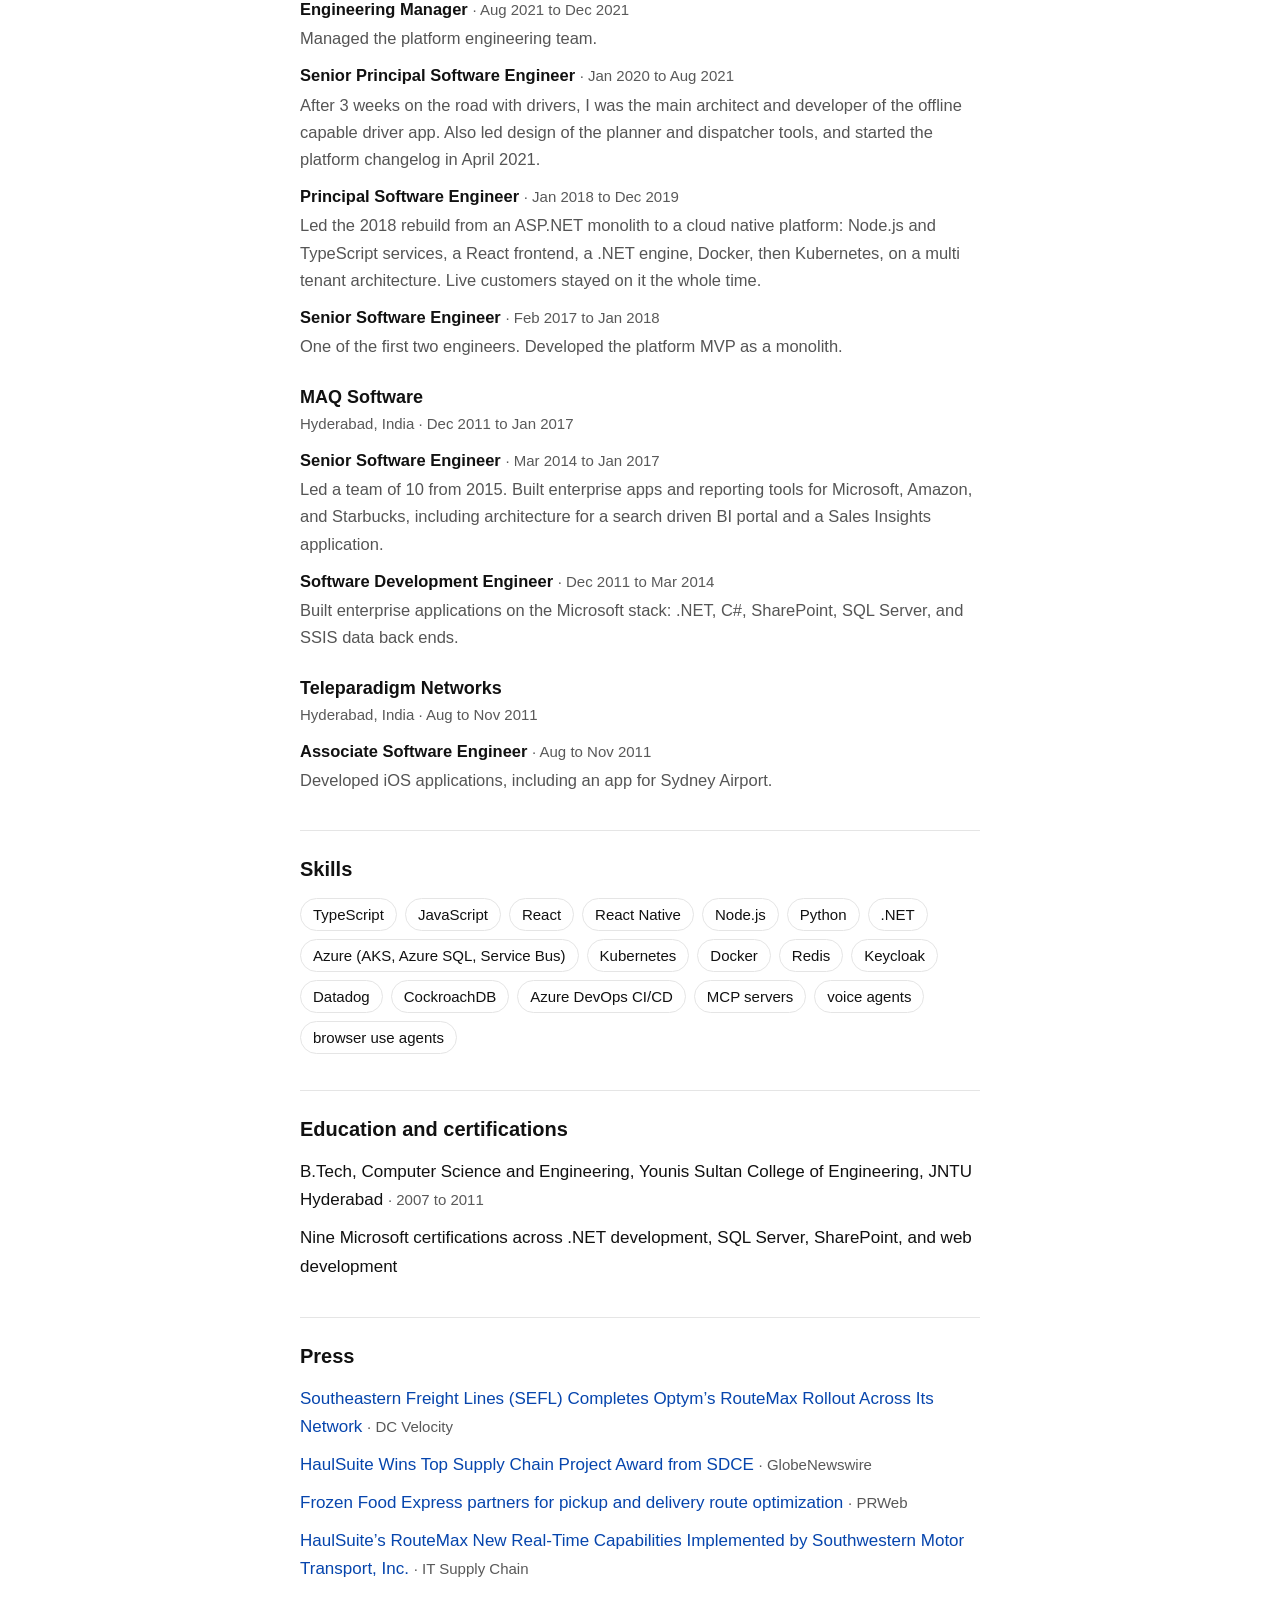
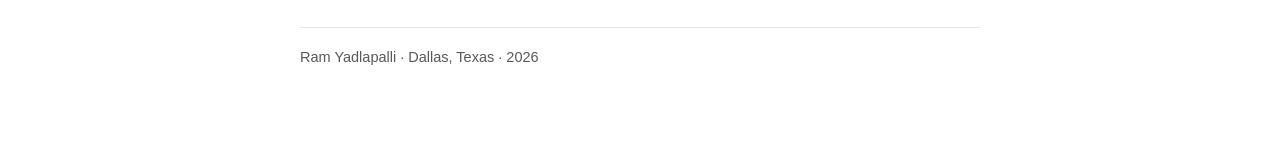
==== commit 29362666: "Update home page" ====
--- a/index.html
+++ b/index.html
@@ -64,14 +64,14 @@
 
   <header class="site">
     <a class="name" href="./">Ram Yadlapalli</a>
-    <nav><a href="./">Home</a><a href="writing/">Writing</a><a href="ask/">Ask</a><a href="mcp-server/">MCP article</a></nav>
+    <nav><a href="./">Home</a><a href="writing/">Writing</a><a href="rebuild/">Rebuild</a><a href="driver-app/">Driver app</a><a href="integrations/">Integrations</a><a href="ask/">Ask</a></nav>
   </header>
 
   <img class="photo" src="ram-yadlapalli.jpg" alt="Ram Yadlapalli" width="120" height="120">
   <h1>Ram Yadlapalli</h1>
   <p class="role">Vice President of Product Development and Engineering at Optym &nbsp;·&nbsp; Dallas, Texas</p>
 
-  <p>I run product and engineering at Optym. I built our first and final mile optimization and execution platform for LTL carriers, starting from a 2017 MVP with 2 engineers. Today it runs at 11 carriers in the US and Canada, and the team is 30 people. I have managed teams since 2015, and I still write code.</p>
+  <p>I run product and engineering at Optym. I built our first and final mile optimization and execution platform for LTL carriers, starting from a 2017 MVP with 2 engineers, and I was its key architect and lead developer across the React web app, the Node.js and C# .NET backend, and the React Native driver app. Today it runs at 11 carriers in the US and Canada, and the team is 30 people. I have managed teams since 2015, and I still write code.</p>
 
   <p class="links"><a href="mailto:rambabu.1990@gmail.com">Email</a> &nbsp;·&nbsp; <a href="https://www.linkedin.com/in/rambabu-yadlapalli" target="_blank" rel="noopener">LinkedIn</a> &nbsp;·&nbsp; <a href="https://github.com/RamYadlapalli" target="_blank" rel="noopener">GitHub</a> &nbsp;·&nbsp; <a href="writing/">Writing</a> &nbsp;·&nbsp; <a href="ask/">Ask about my work (AI demo)</a></p>
 
@@ -92,6 +92,16 @@
     <li><b>Working with customers</b>About 30% of my time is with users and in the terminals. Before we built the driver app, I spent 3 weeks on the road with drivers to understand a day in their life. I like to prototype early, share it with the customer, and then take the problem from discovery to production.</li>
     <li><b>Deployments and integrations</b>I help with sales engineering and RFP responses, and once a carrier signs I lead implementation and ROI realization with their executive sponsors. A deployment takes 1 to 6 months. The hard part is usually the legacy AS400 or custom TMS, so I lead the technical discovery and design the integration to keep the carrier&rsquo;s side of the work small.</li>
     <li><b>Logistics operations software</b>Planning, dispatch, and driver workflows for LTL pickup and delivery, dock appointment scheduling, and shipment tracking with PO and BOL lookups.</li>
+  </ul>
+
+  <h2>Engineering case studies</h2>
+  <ul>
+    <li><a href="rebuild/"><b>Moving a live logistics platform from an on premises monolith to Azure</b></a><br>
+    <span class="dim">The 2018 rebuild I led: splitting an ASP.NET monolith along real usage into Node.js and TypeScript services on Kubernetes, with AMQP, Event Hubs, Service Bus, and SignalR, while carriers stayed live.</span></li>
+    <li><a href="driver-app/"><b>Designing an offline first driver app for drivers who lose signal</b></a><br>
+    <span class="dim">Native modules for maps and navigation, local first actions, a persisted outbox, per driver ordering with Service Bus sessions, and idempotent processing for about 500K driver events and about 1.5M GPS pings a weekday at a single carrier.</span></li>
+    <li><a href="integrations/"><b>Integrating with AS400 and custom TMS systems without asking carriers to build much</b></a><br>
+    <span class="dim">Streaming, APIs, FTP triggered flows, and event triggered Logic Apps that write directly into the carrier&rsquo;s system.</span></li>
   </ul>
 
   <h2><a href="writing/" style="color:var(--ink)">Writing</a></h2>
@@ -154,8 +164,6 @@
     <li>.NET</li>
     <li>Azure (AKS, Azure SQL, Service Bus)</li>
     <li>Kubernetes</li>
-    <li>Helm</li>
-    <li>Terraform</li>
     <li>Docker</li>
     <li>Redis</li>
     <li>Keycloak</li>
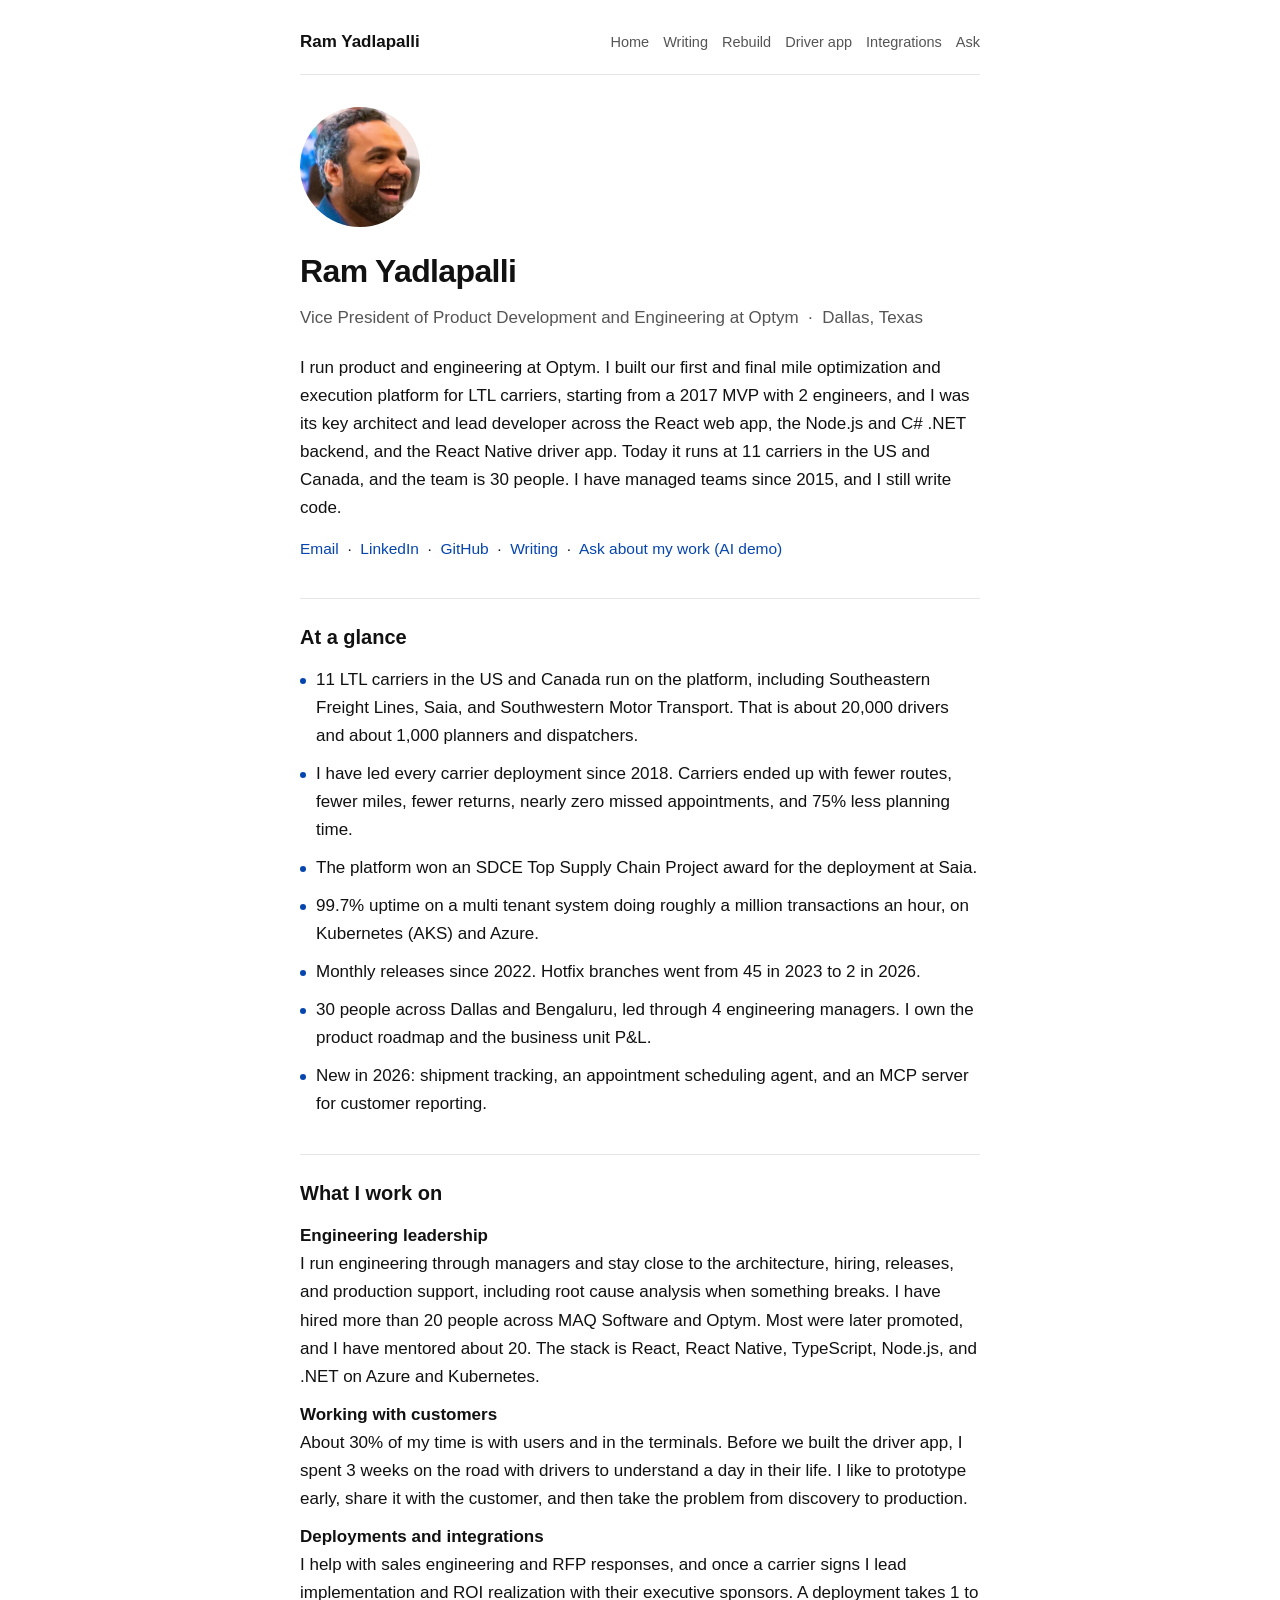
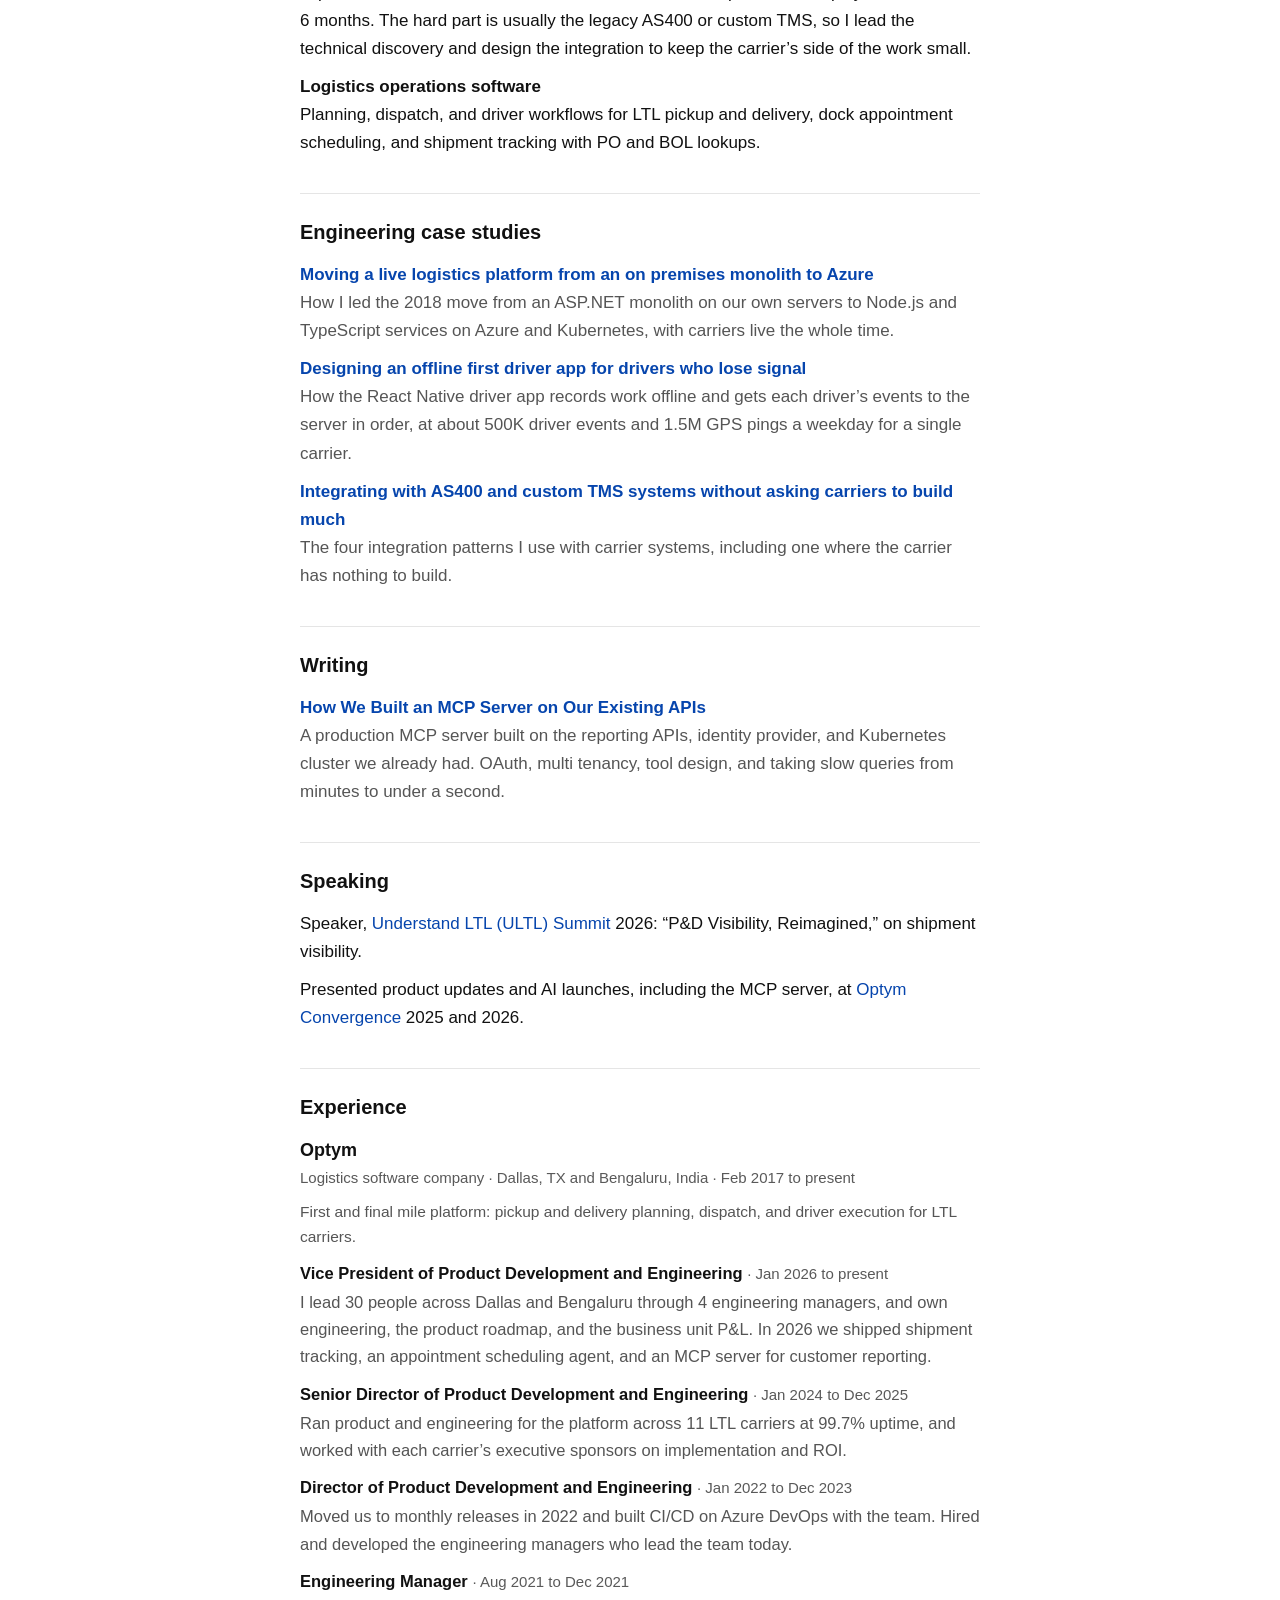
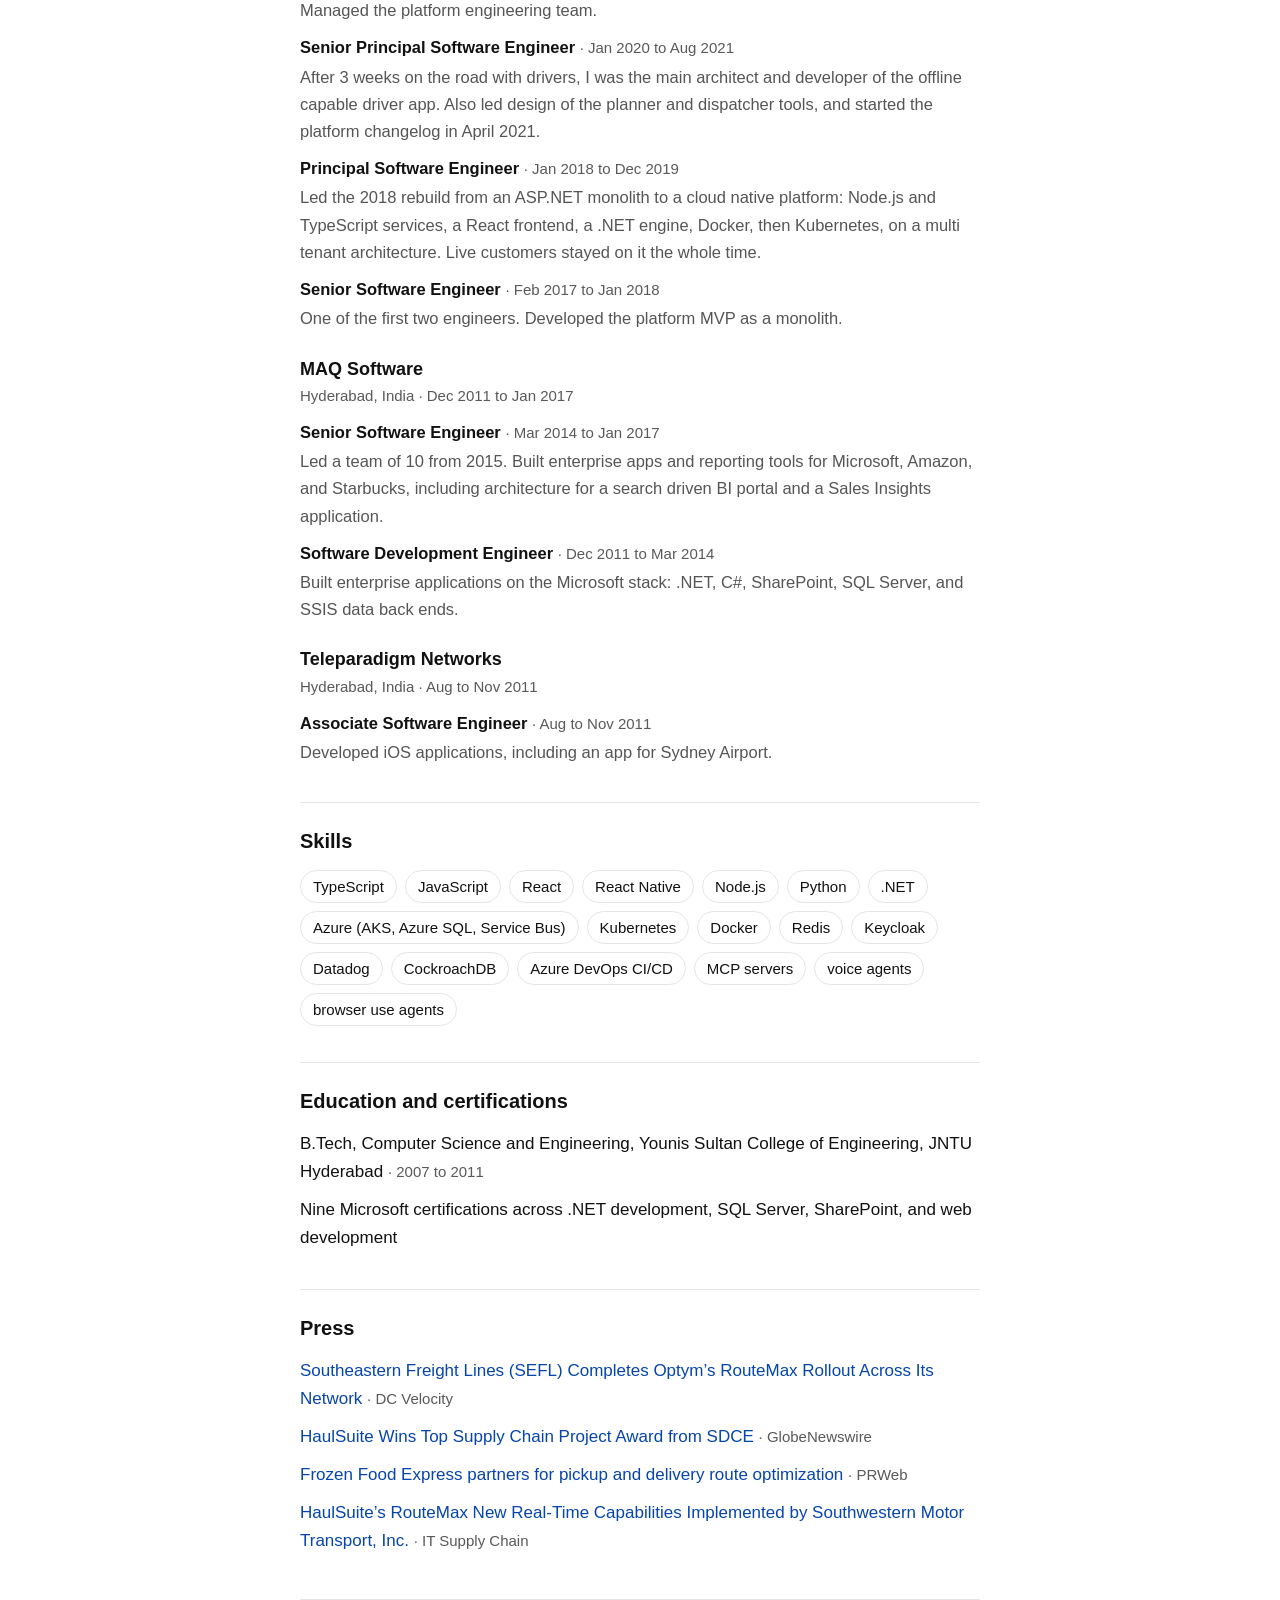
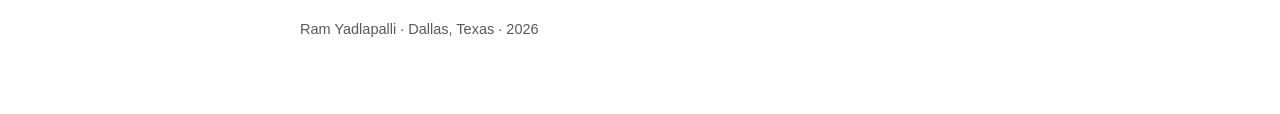
==== commit 0616eff5: "Update home page" ====
--- a/index.html
+++ b/index.html
@@ -97,11 +97,11 @@
   <h2>Engineering case studies</h2>
   <ul>
     <li><a href="rebuild/"><b>Moving a live logistics platform from an on premises monolith to Azure</b></a><br>
-    <span class="dim">The 2018 rebuild I led: splitting an ASP.NET monolith along real usage into Node.js and TypeScript services on Kubernetes, with AMQP, Event Hubs, Service Bus, and SignalR, while carriers stayed live.</span></li>
+    <span class="dim">How I led the 2018 move from an ASP.NET monolith on our own servers to Node.js and TypeScript services on Azure and Kubernetes, with carriers live the whole time.</span></li>
     <li><a href="driver-app/"><b>Designing an offline first driver app for drivers who lose signal</b></a><br>
-    <span class="dim">Native modules for maps and navigation, local first actions, a persisted outbox, per driver ordering with Service Bus sessions, and idempotent processing for about 500K driver events and about 1.5M GPS pings a weekday at a single carrier.</span></li>
+    <span class="dim">How the React Native driver app records work offline and gets each driver&rsquo;s events to the server in order, at about 500K driver events and 1.5M GPS pings a weekday for a single carrier.</span></li>
     <li><a href="integrations/"><b>Integrating with AS400 and custom TMS systems without asking carriers to build much</b></a><br>
-    <span class="dim">Streaming, APIs, FTP triggered flows, and event triggered Logic Apps that write directly into the carrier&rsquo;s system.</span></li>
+    <span class="dim">The four integration patterns I use with carrier systems, including one where the carrier has nothing to build.</span></li>
   </ul>
 
   <h2><a href="writing/" style="color:var(--ink)">Writing</a></h2>
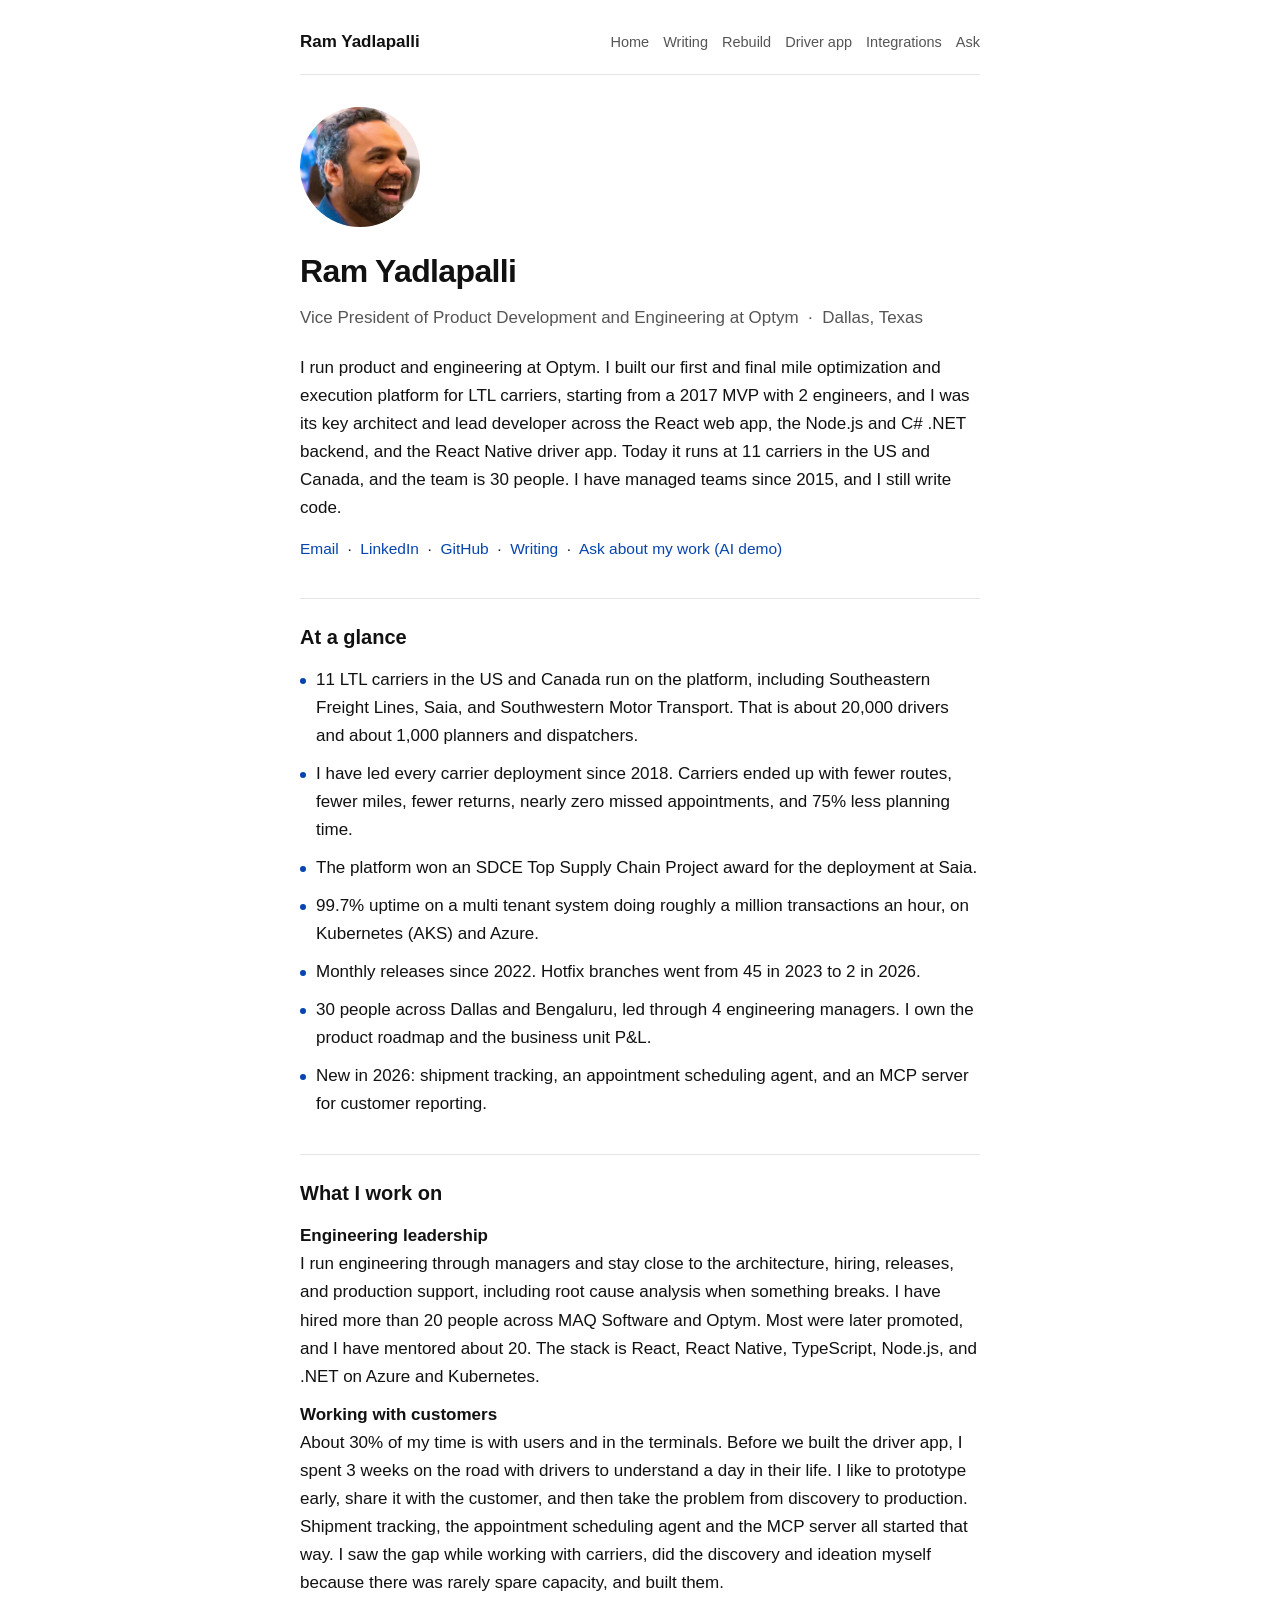
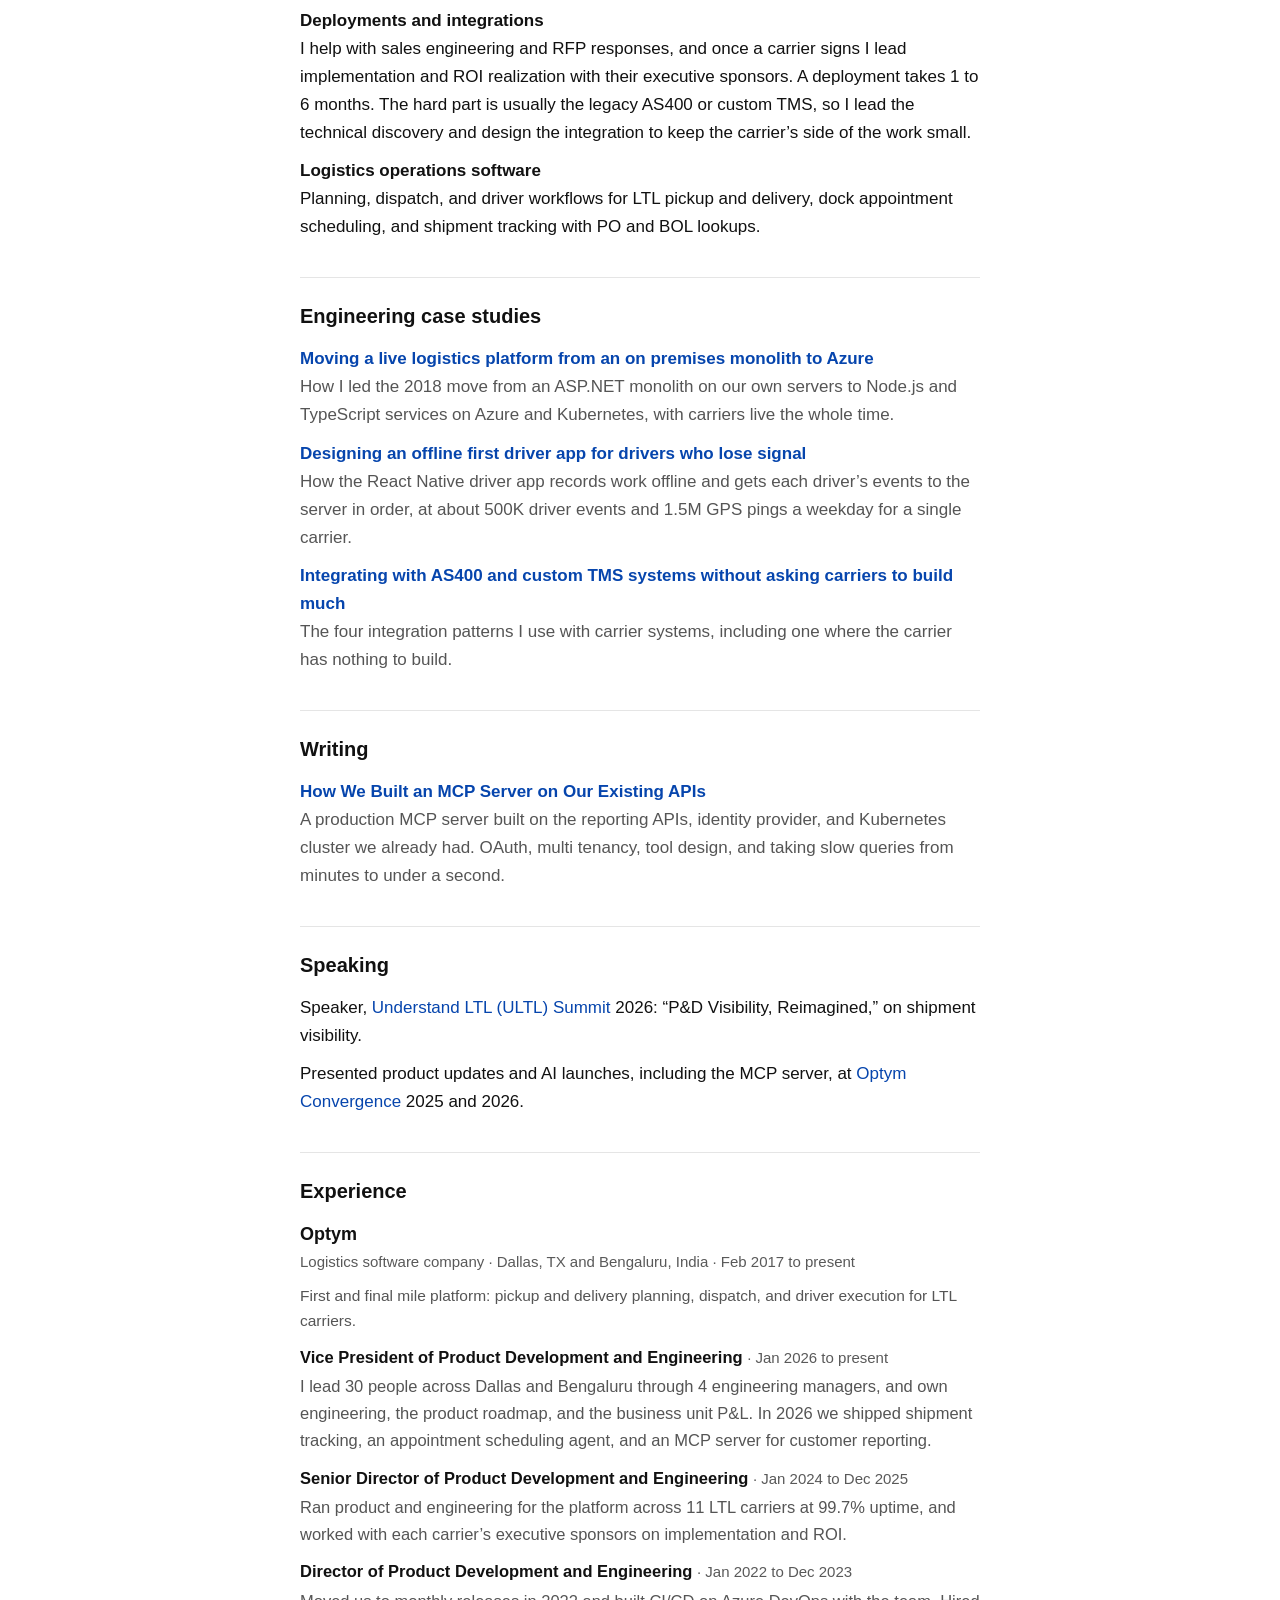
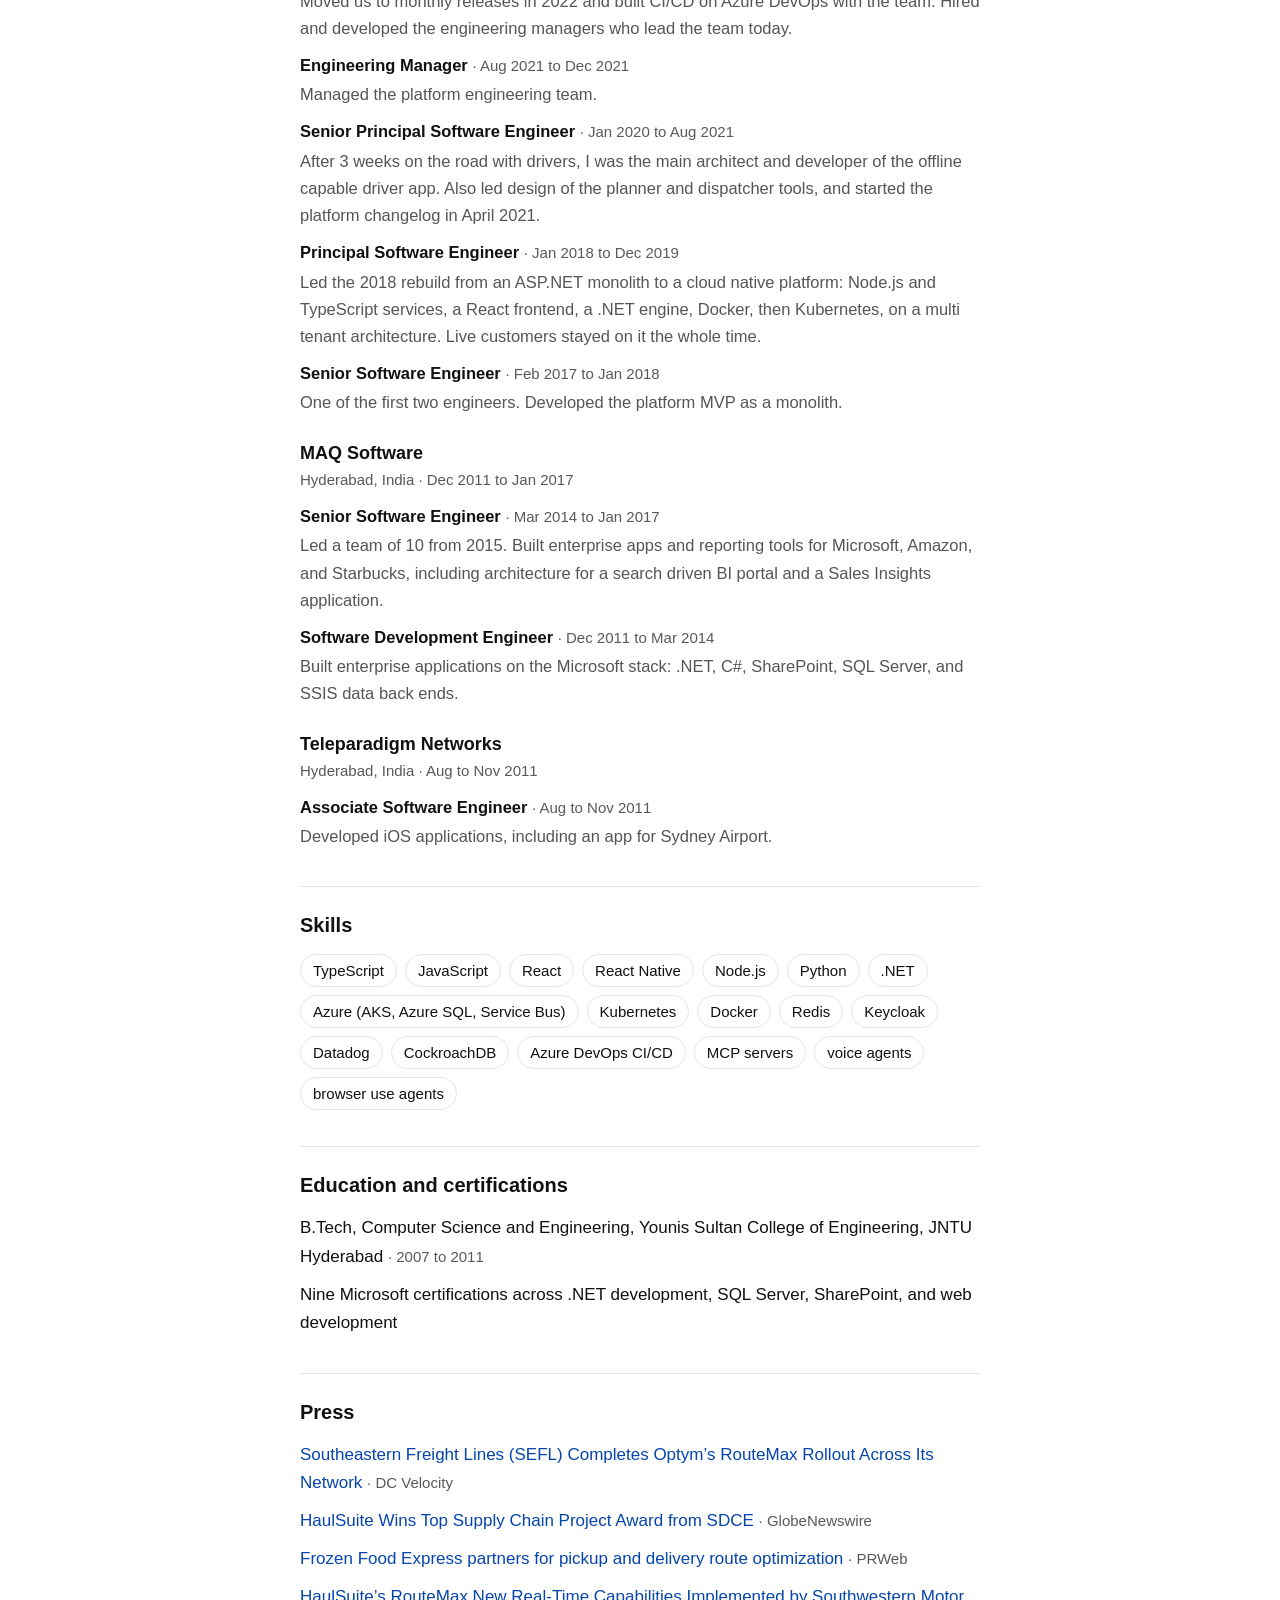
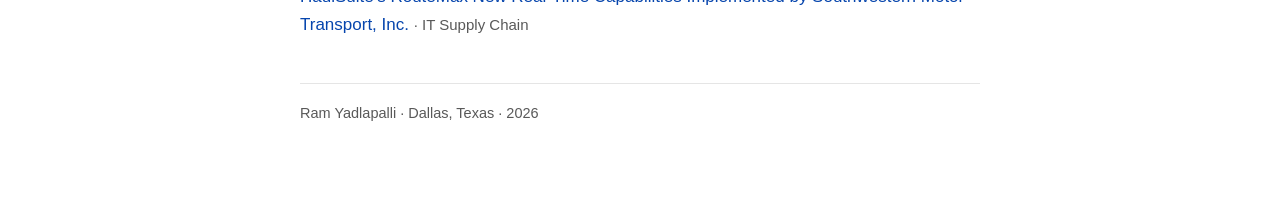
==== commit 09eb0759: "Update home page" ====
--- a/index.html
+++ b/index.html
@@ -89,7 +89,7 @@
   <h2>What I work on</h2>
   <ul class="lanes">
     <li><b>Engineering leadership</b>I run engineering through managers and stay close to the architecture, hiring, releases, and production support, including root cause analysis when something breaks. I have hired more than 20 people across MAQ Software and Optym. Most were later promoted, and I have mentored about 20. The stack is React, React Native, TypeScript, Node.js, and .NET on Azure and Kubernetes.</li>
-    <li><b>Working with customers</b>About 30% of my time is with users and in the terminals. Before we built the driver app, I spent 3 weeks on the road with drivers to understand a day in their life. I like to prototype early, share it with the customer, and then take the problem from discovery to production.</li>
+    <li><b>Working with customers</b>About 30% of my time is with users and in the terminals. Before we built the driver app, I spent 3 weeks on the road with drivers to understand a day in their life. I like to prototype early, share it with the customer, and then take the problem from discovery to production. Shipment tracking, the appointment scheduling agent and the MCP server all started that way. I saw the gap while working with carriers, did the discovery and ideation myself because there was rarely spare capacity, and built them.</li>
     <li><b>Deployments and integrations</b>I help with sales engineering and RFP responses, and once a carrier signs I lead implementation and ROI realization with their executive sponsors. A deployment takes 1 to 6 months. The hard part is usually the legacy AS400 or custom TMS, so I lead the technical discovery and design the integration to keep the carrier&rsquo;s side of the work small.</li>
     <li><b>Logistics operations software</b>Planning, dispatch, and driver workflows for LTL pickup and delivery, dock appointment scheduling, and shipment tracking with PO and BOL lookups.</li>
   </ul>
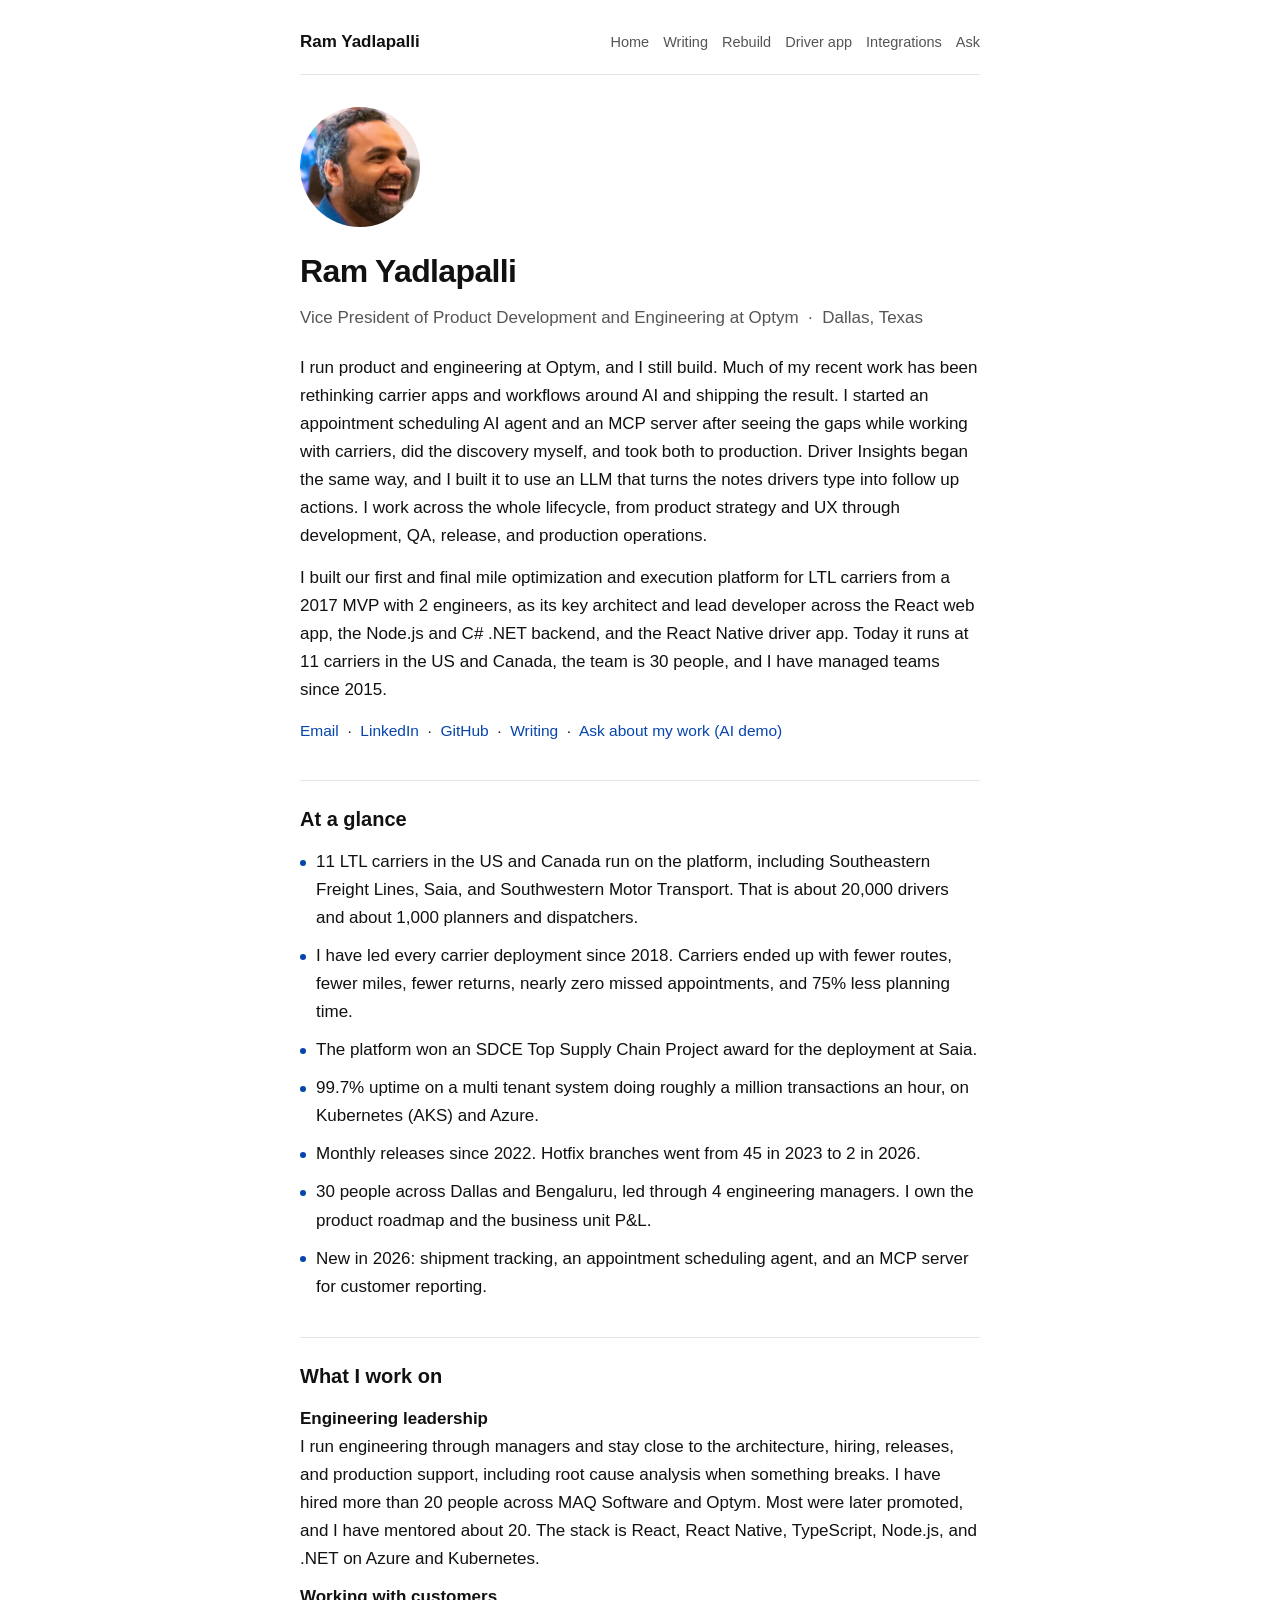
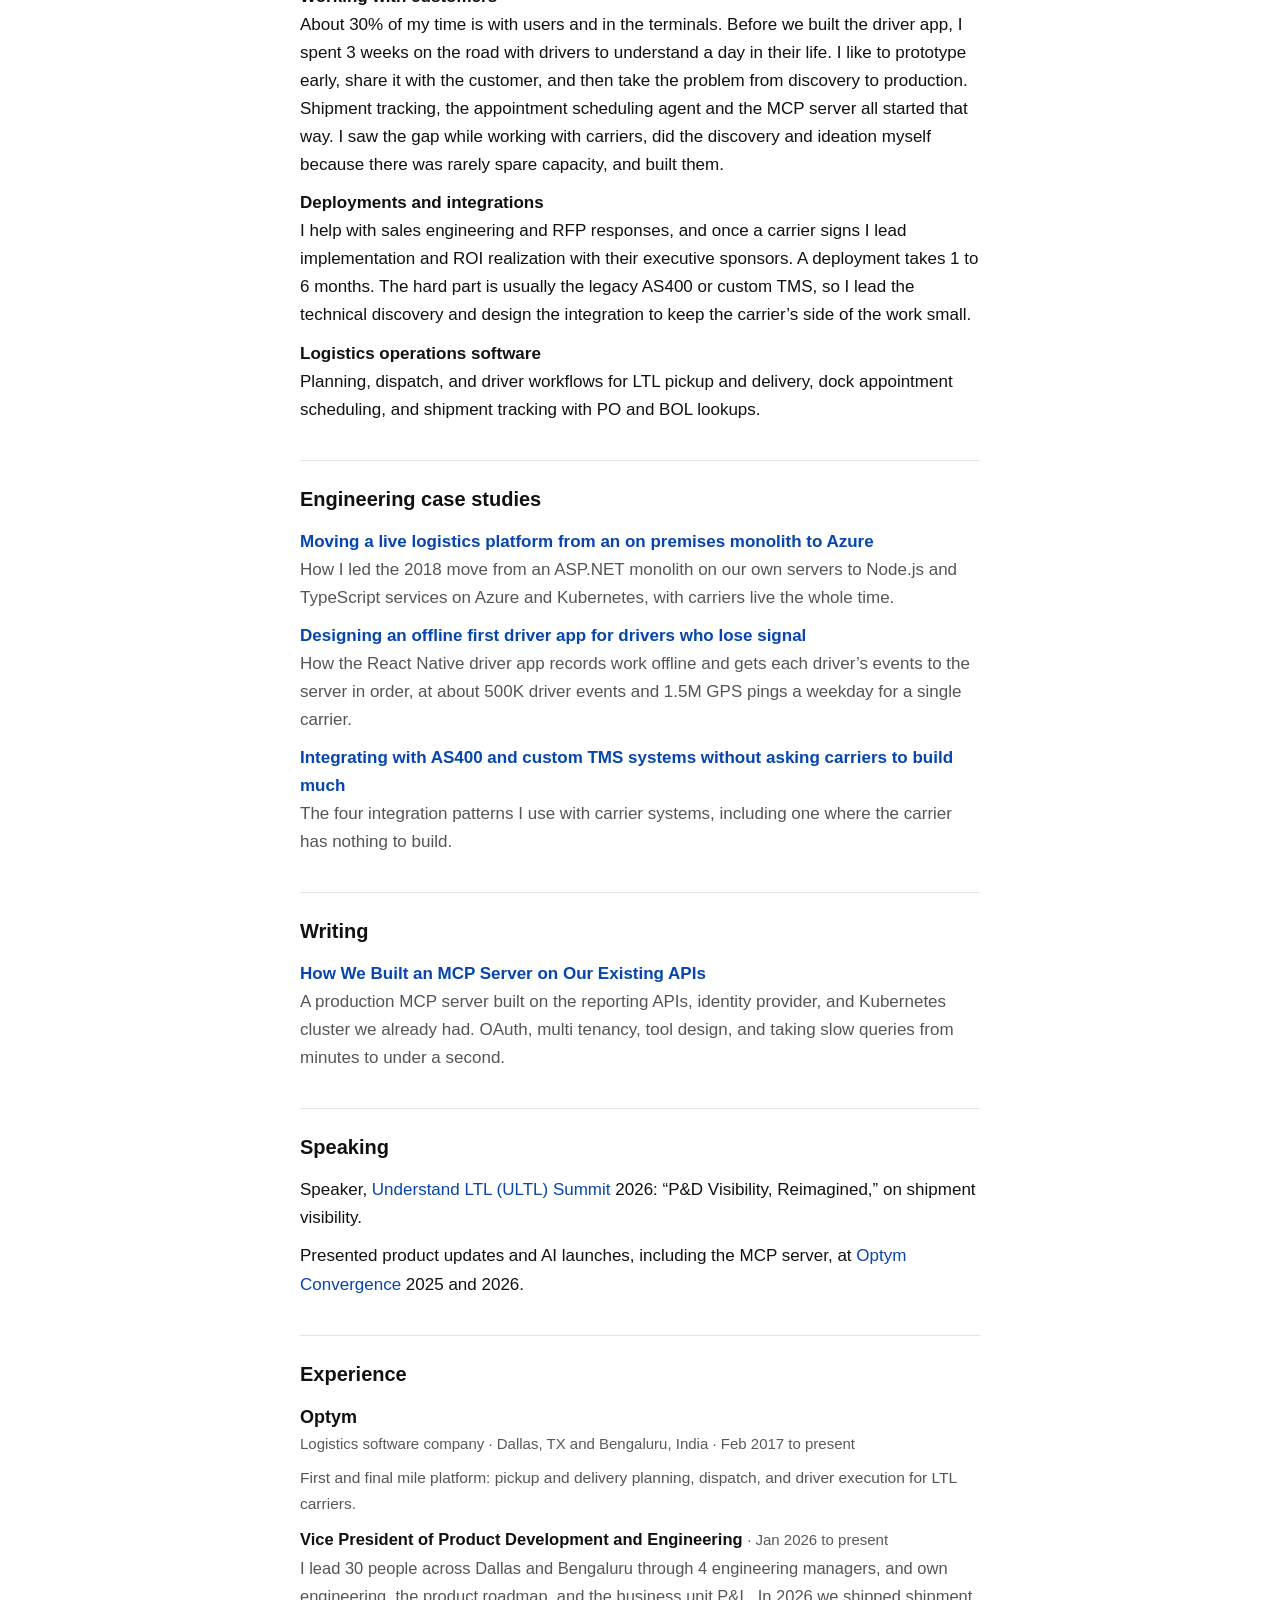
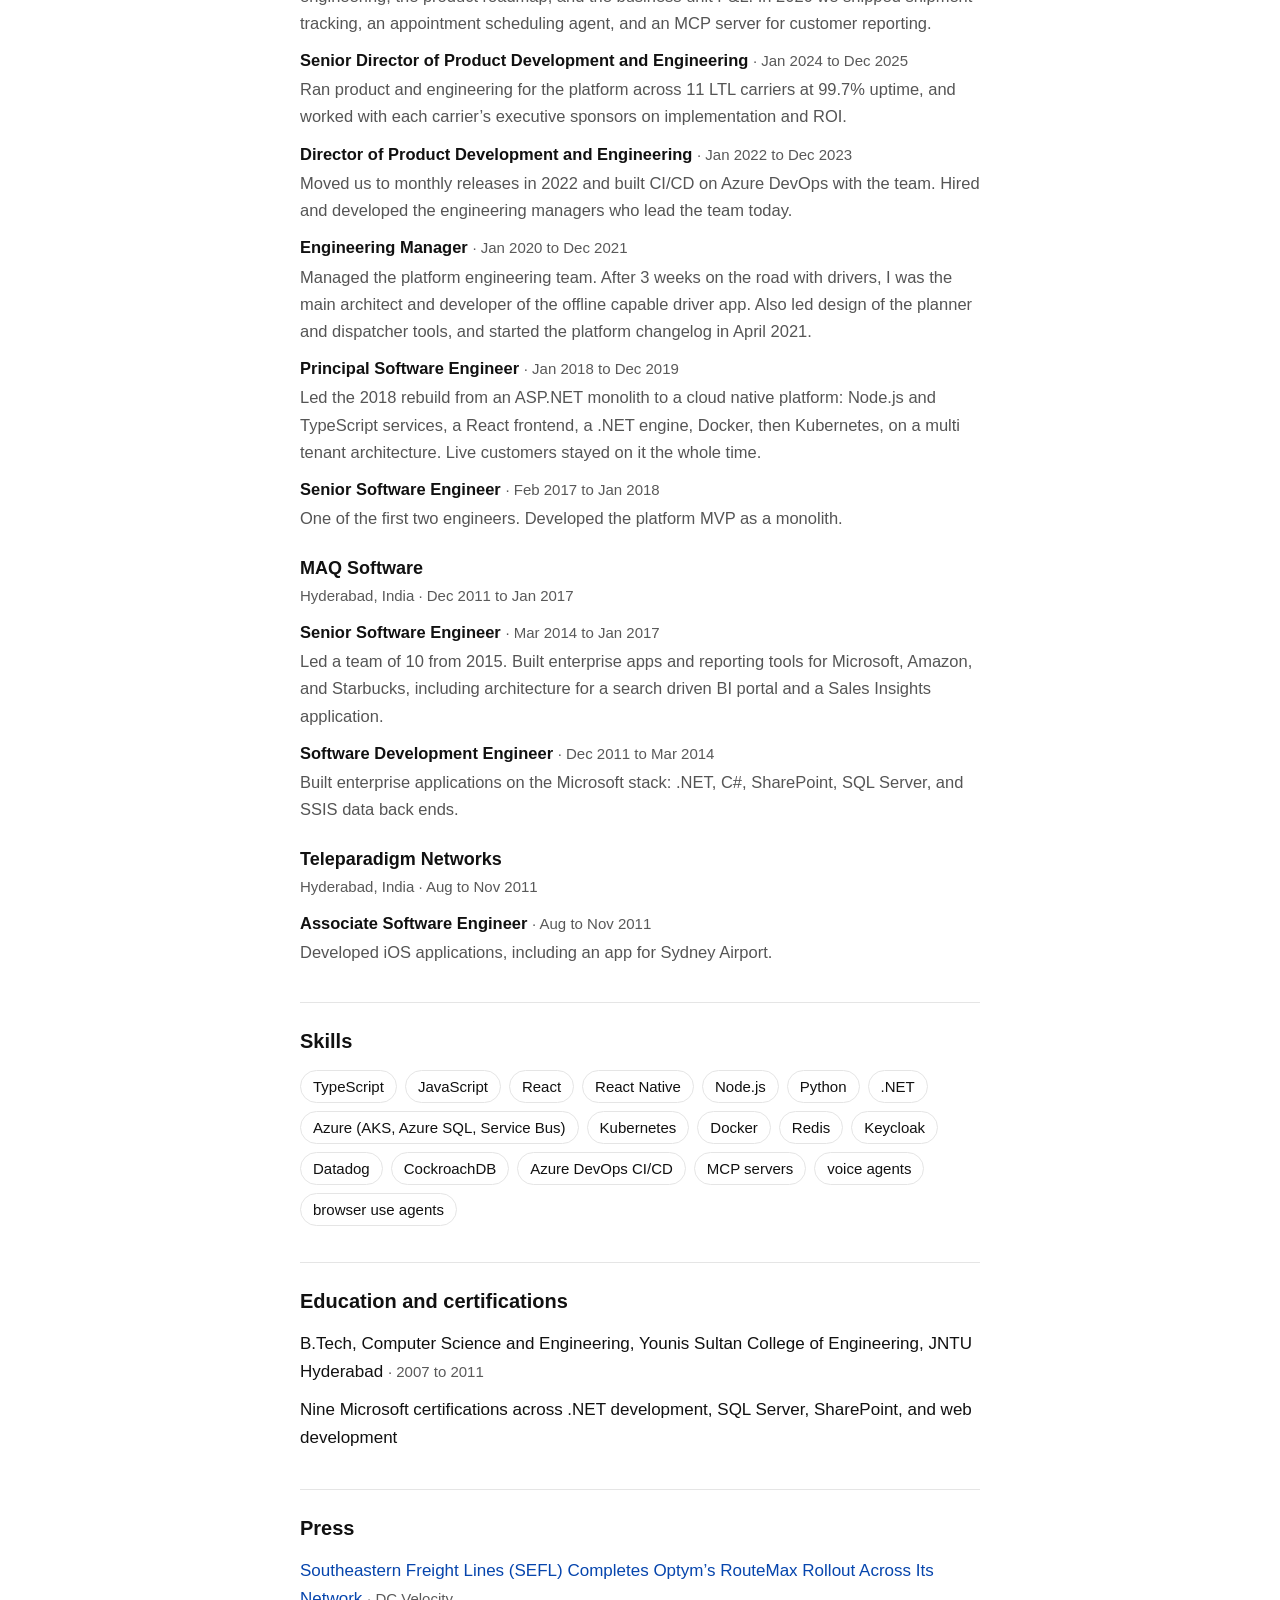
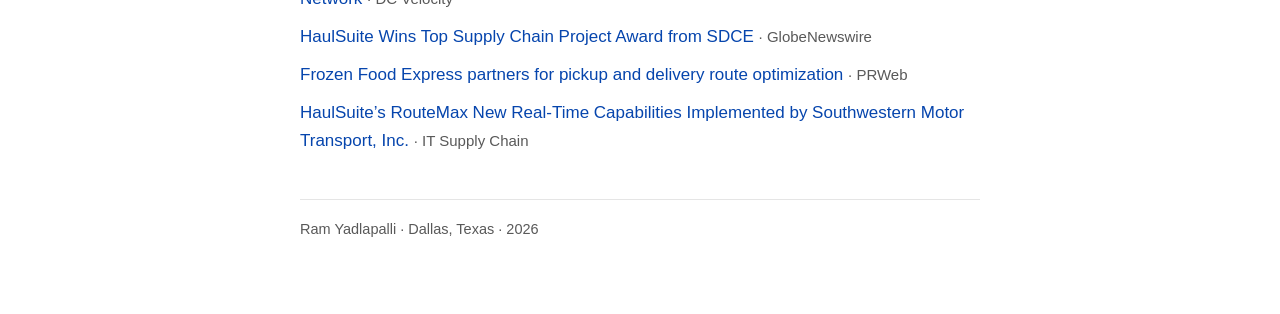
==== commit 9805f2aa: "Home: AI builder intro, EM title history, Driver Insights" ====
--- a/index.html
+++ b/index.html
@@ -71,7 +71,9 @@
   <h1>Ram Yadlapalli</h1>
   <p class="role">Vice President of Product Development and Engineering at Optym &nbsp;·&nbsp; Dallas, Texas</p>
 
-  <p>I run product and engineering at Optym. I built our first and final mile optimization and execution platform for LTL carriers, starting from a 2017 MVP with 2 engineers, and I was its key architect and lead developer across the React web app, the Node.js and C# .NET backend, and the React Native driver app. Today it runs at 11 carriers in the US and Canada, and the team is 30 people. I have managed teams since 2015, and I still write code.</p>
+  <p>I run product and engineering at Optym, and I still build. Much of my recent work has been rethinking carrier apps and workflows around AI and shipping the result. I started an appointment scheduling AI agent and an MCP server after seeing the gaps while working with carriers, did the discovery myself, and took both to production. Driver Insights began the same way, and I built it to use an LLM that turns the notes drivers type into follow up actions. I work across the whole lifecycle, from product strategy and UX through development, QA, release, and production operations.</p>
+
+  <p>I built our first and final mile optimization and execution platform for LTL carriers from a 2017 MVP with 2 engineers, as its key architect and lead developer across the React web app, the Node.js and C# .NET backend, and the React Native driver app. Today it runs at 11 carriers in the US and Canada, the team is 30 people, and I have managed teams since 2015.</p>
 
   <p class="links"><a href="mailto:rambabu.1990@gmail.com">Email</a> &nbsp;·&nbsp; <a href="https://www.linkedin.com/in/rambabu-yadlapalli" target="_blank" rel="noopener">LinkedIn</a> &nbsp;·&nbsp; <a href="https://github.com/RamYadlapalli" target="_blank" rel="noopener">GitHub</a> &nbsp;·&nbsp; <a href="writing/">Writing</a> &nbsp;·&nbsp; <a href="ask/">Ask about my work (AI demo)</a></p>
 
@@ -128,10 +130,8 @@
         <p>Ran product and engineering for the platform across 11 LTL carriers at 99.7% uptime, and worked with each carrier&rsquo;s executive sponsors on implementation and ROI.</p></div>
       <div class="role"><span class="role-t">Director of Product Development and Engineering</span> <span class="yr">· Jan 2022 to Dec 2023</span>
         <p>Moved us to monthly releases in 2022 and built CI/CD on Azure DevOps with the team. Hired and developed the engineering managers who lead the team today.</p></div>
-      <div class="role"><span class="role-t">Engineering Manager</span> <span class="yr">· Aug 2021 to Dec 2021</span>
-        <p>Managed the platform engineering team.</p></div>
-      <div class="role"><span class="role-t">Senior Principal Software Engineer</span> <span class="yr">· Jan 2020 to Aug 2021</span>
-        <p>After 3 weeks on the road with drivers, I was the main architect and developer of the offline capable driver app. Also led design of the planner and dispatcher tools, and started the platform changelog in April 2021.</p></div>
+      <div class="role"><span class="role-t">Engineering Manager</span> <span class="yr">· Jan 2020 to Dec 2021</span>
+        <p>Managed the platform engineering team. After 3 weeks on the road with drivers, I was the main architect and developer of the offline capable driver app. Also led design of the planner and dispatcher tools, and started the platform changelog in April 2021.</p></div>
       <div class="role"><span class="role-t">Principal Software Engineer</span> <span class="yr">· Jan 2018 to Dec 2019</span>
         <p>Led the 2018 rebuild from an ASP.NET monolith to a cloud native platform: Node.js and TypeScript services, a React frontend, a .NET engine, Docker, then Kubernetes, on a multi tenant architecture. Live customers stayed on it the whole time.</p></div>
       <div class="role"><span class="role-t">Senior Software Engineer</span> <span class="yr">· Feb 2017 to Jan 2018</span>
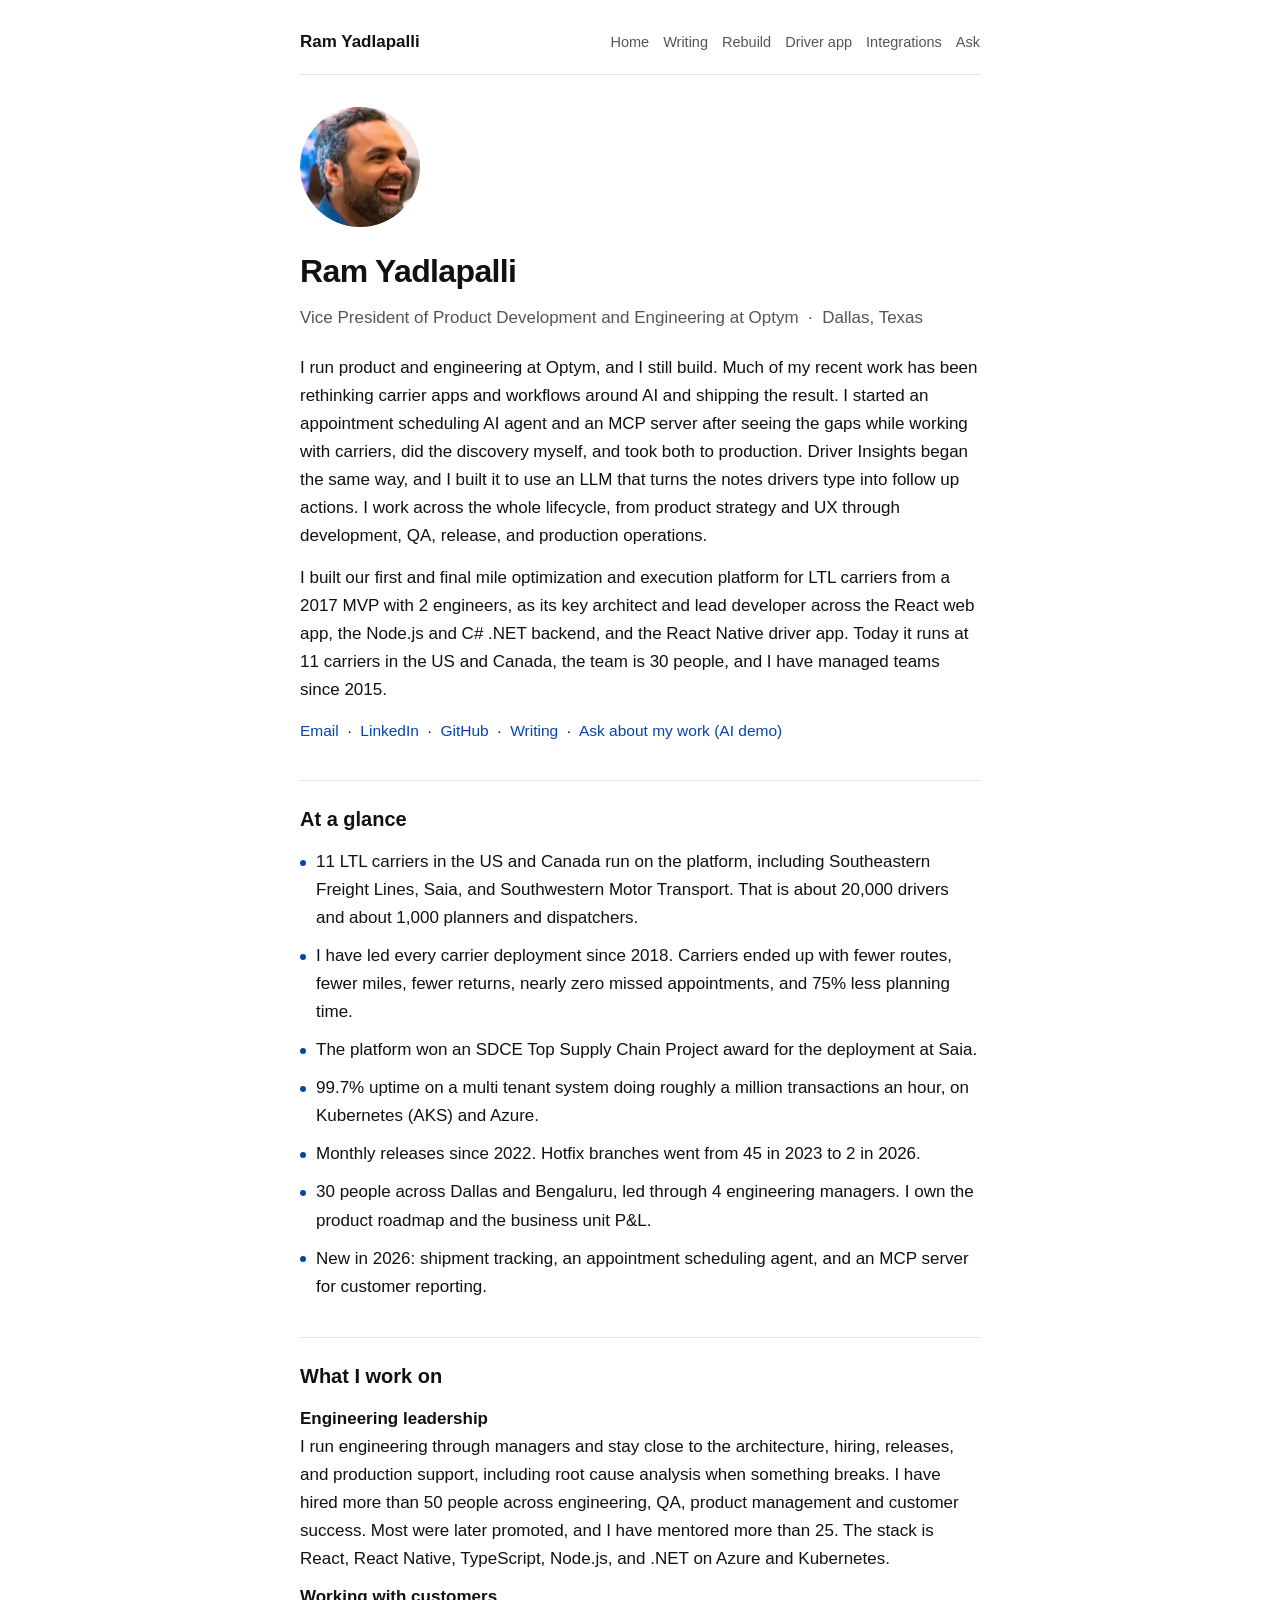
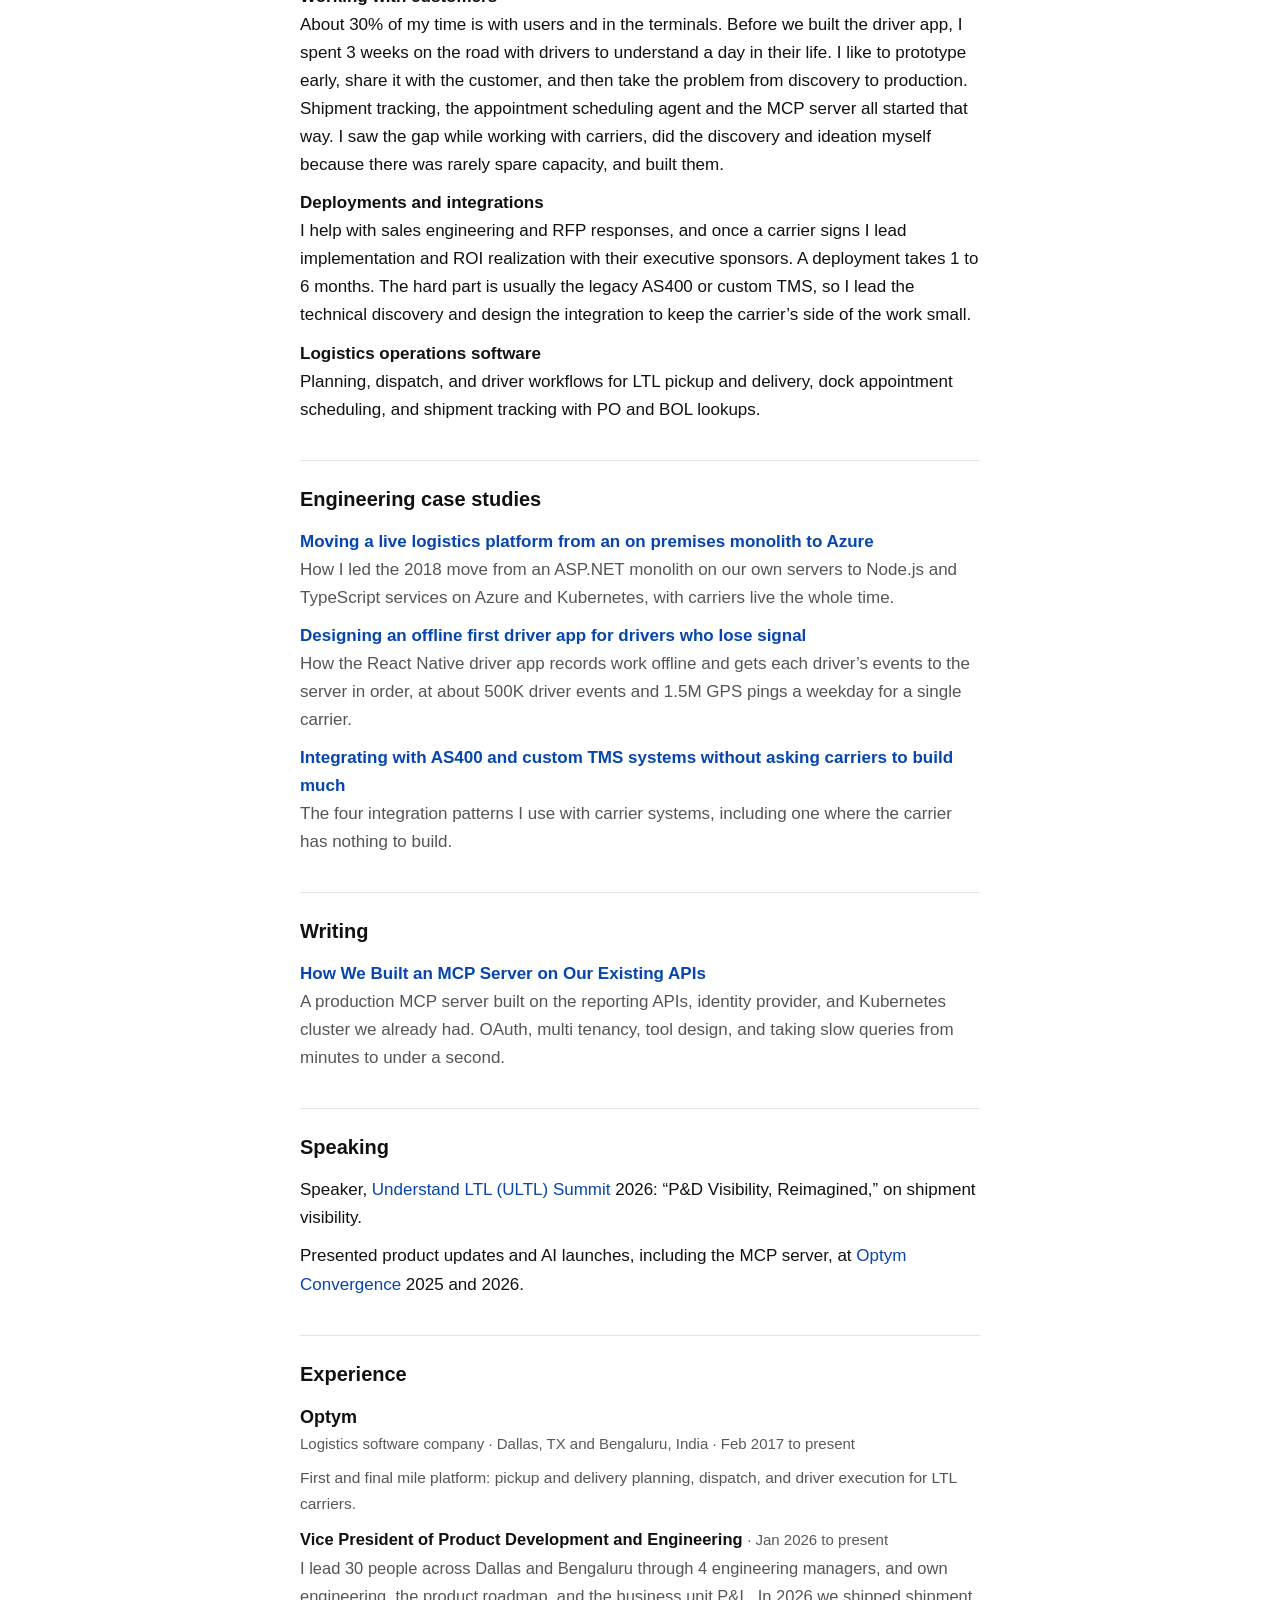
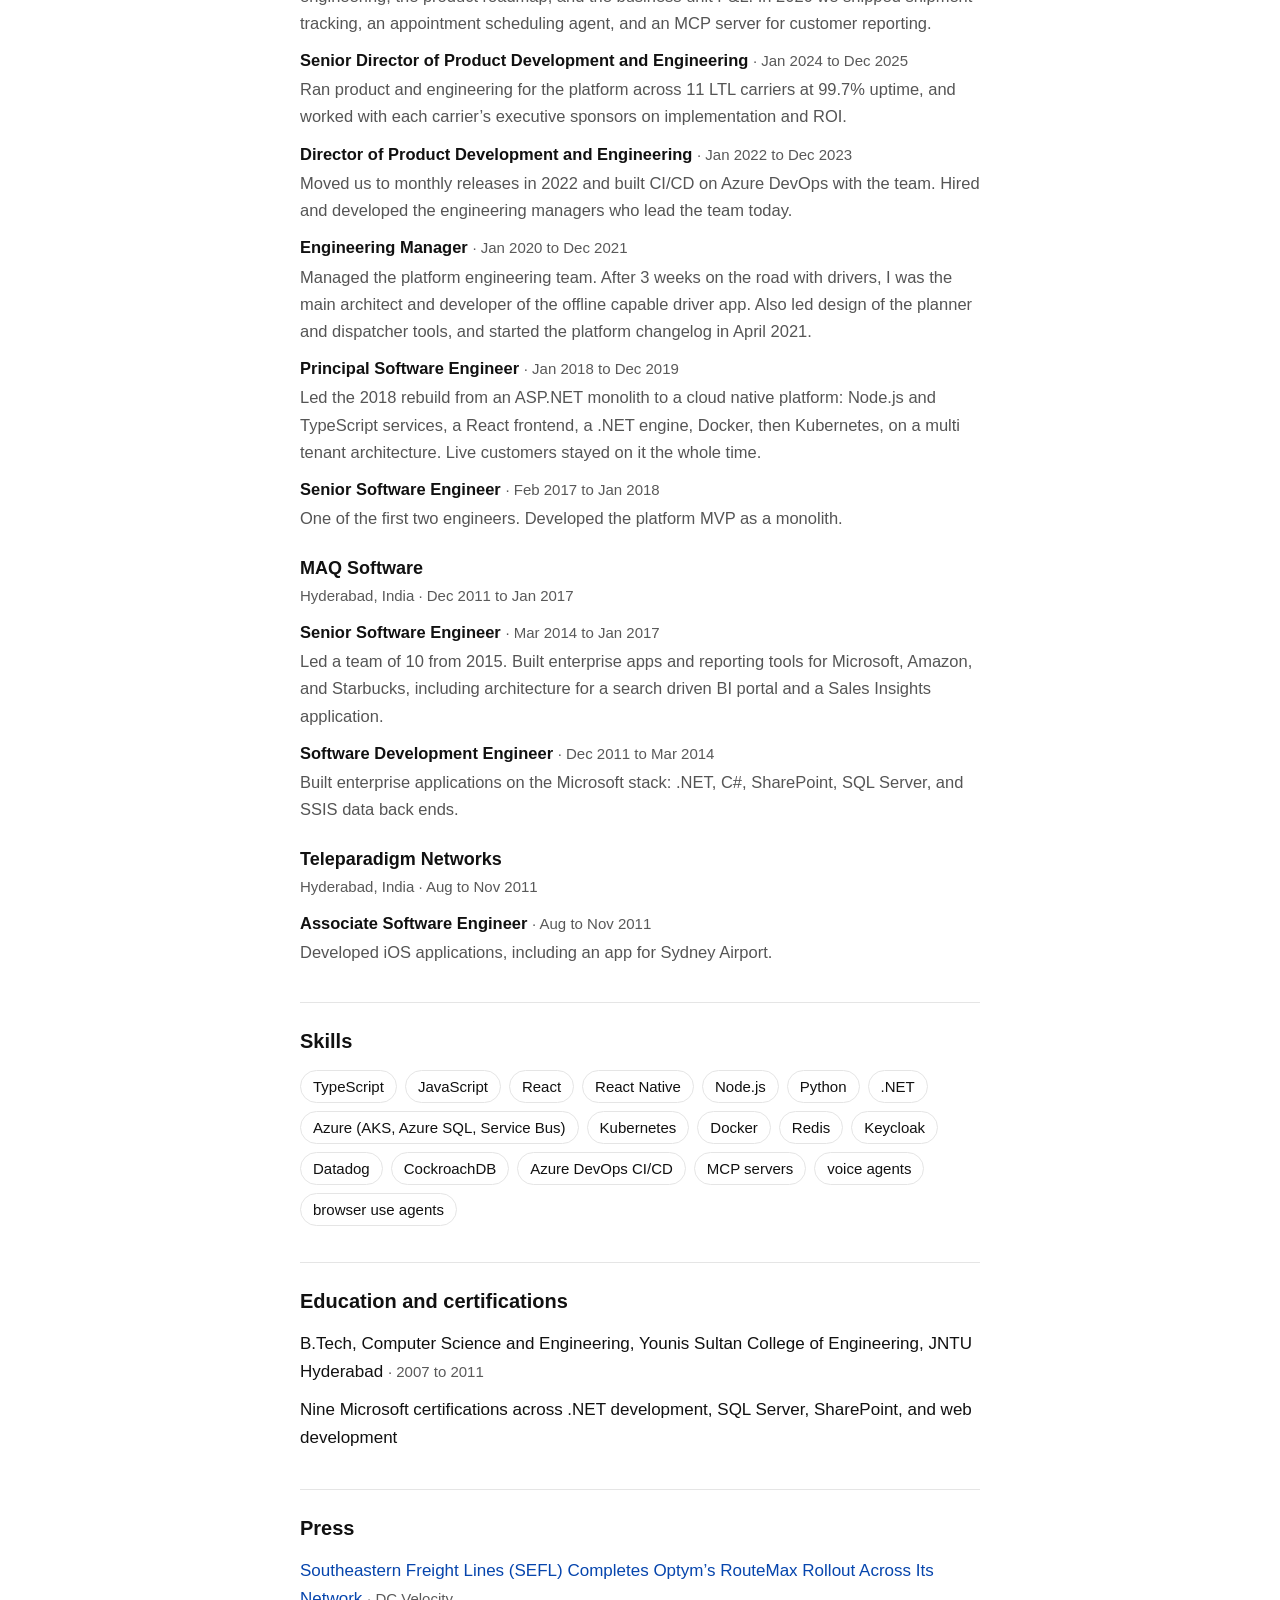
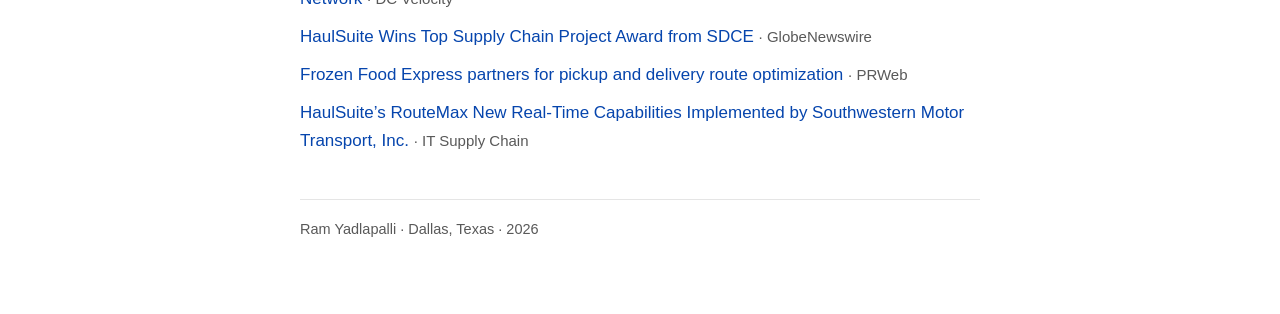
==== commit 1d638a6b: "Update hiring and mentoring numbers on home page" ====
--- a/index.html
+++ b/index.html
@@ -90,7 +90,7 @@
 
   <h2>What I work on</h2>
   <ul class="lanes">
-    <li><b>Engineering leadership</b>I run engineering through managers and stay close to the architecture, hiring, releases, and production support, including root cause analysis when something breaks. I have hired more than 20 people across MAQ Software and Optym. Most were later promoted, and I have mentored about 20. The stack is React, React Native, TypeScript, Node.js, and .NET on Azure and Kubernetes.</li>
+    <li><b>Engineering leadership</b>I run engineering through managers and stay close to the architecture, hiring, releases, and production support, including root cause analysis when something breaks. I have hired more than 50 people across engineering, QA, product management and customer success. Most were later promoted, and I have mentored more than 25. The stack is React, React Native, TypeScript, Node.js, and .NET on Azure and Kubernetes.</li>
     <li><b>Working with customers</b>About 30% of my time is with users and in the terminals. Before we built the driver app, I spent 3 weeks on the road with drivers to understand a day in their life. I like to prototype early, share it with the customer, and then take the problem from discovery to production. Shipment tracking, the appointment scheduling agent and the MCP server all started that way. I saw the gap while working with carriers, did the discovery and ideation myself because there was rarely spare capacity, and built them.</li>
     <li><b>Deployments and integrations</b>I help with sales engineering and RFP responses, and once a carrier signs I lead implementation and ROI realization with their executive sponsors. A deployment takes 1 to 6 months. The hard part is usually the legacy AS400 or custom TMS, so I lead the technical discovery and design the integration to keep the carrier&rsquo;s side of the work small.</li>
     <li><b>Logistics operations software</b>Planning, dispatch, and driver workflows for LTL pickup and delivery, dock appointment scheduling, and shipment tracking with PO and BOL lookups.</li>
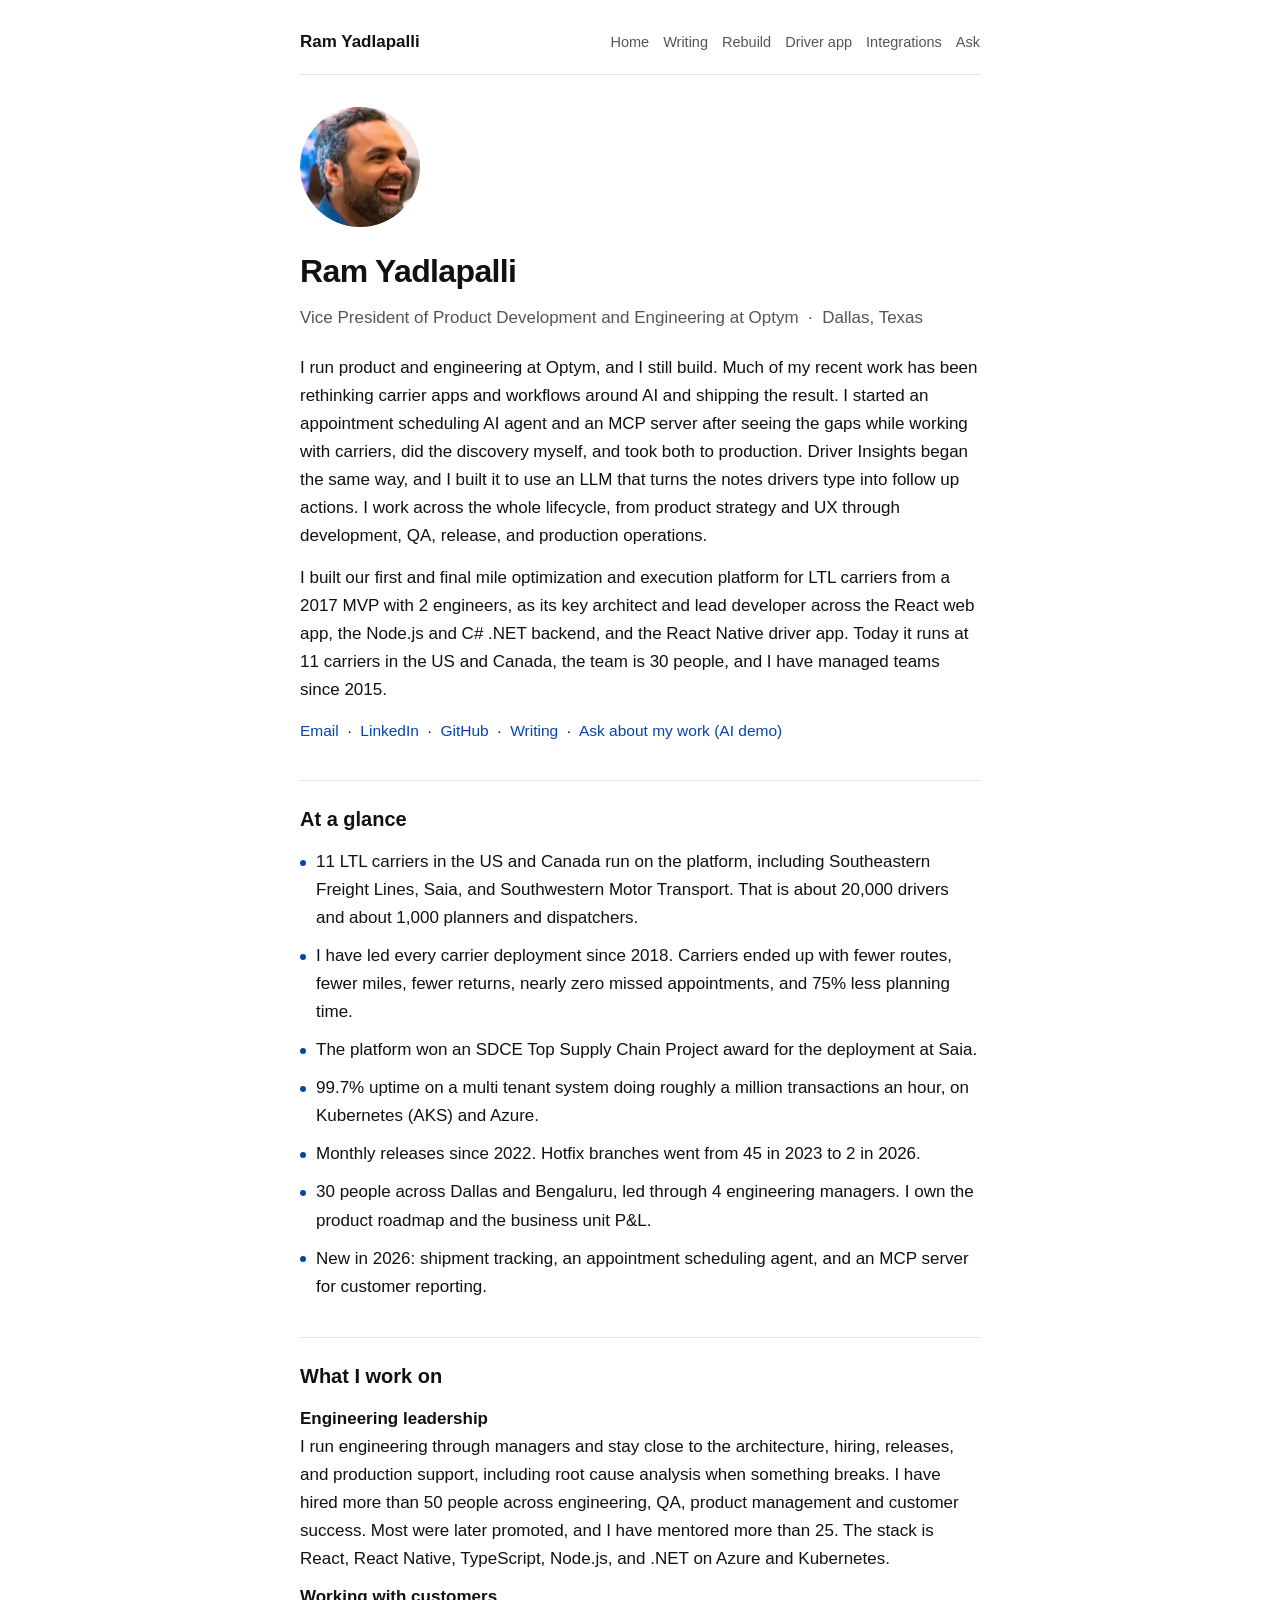
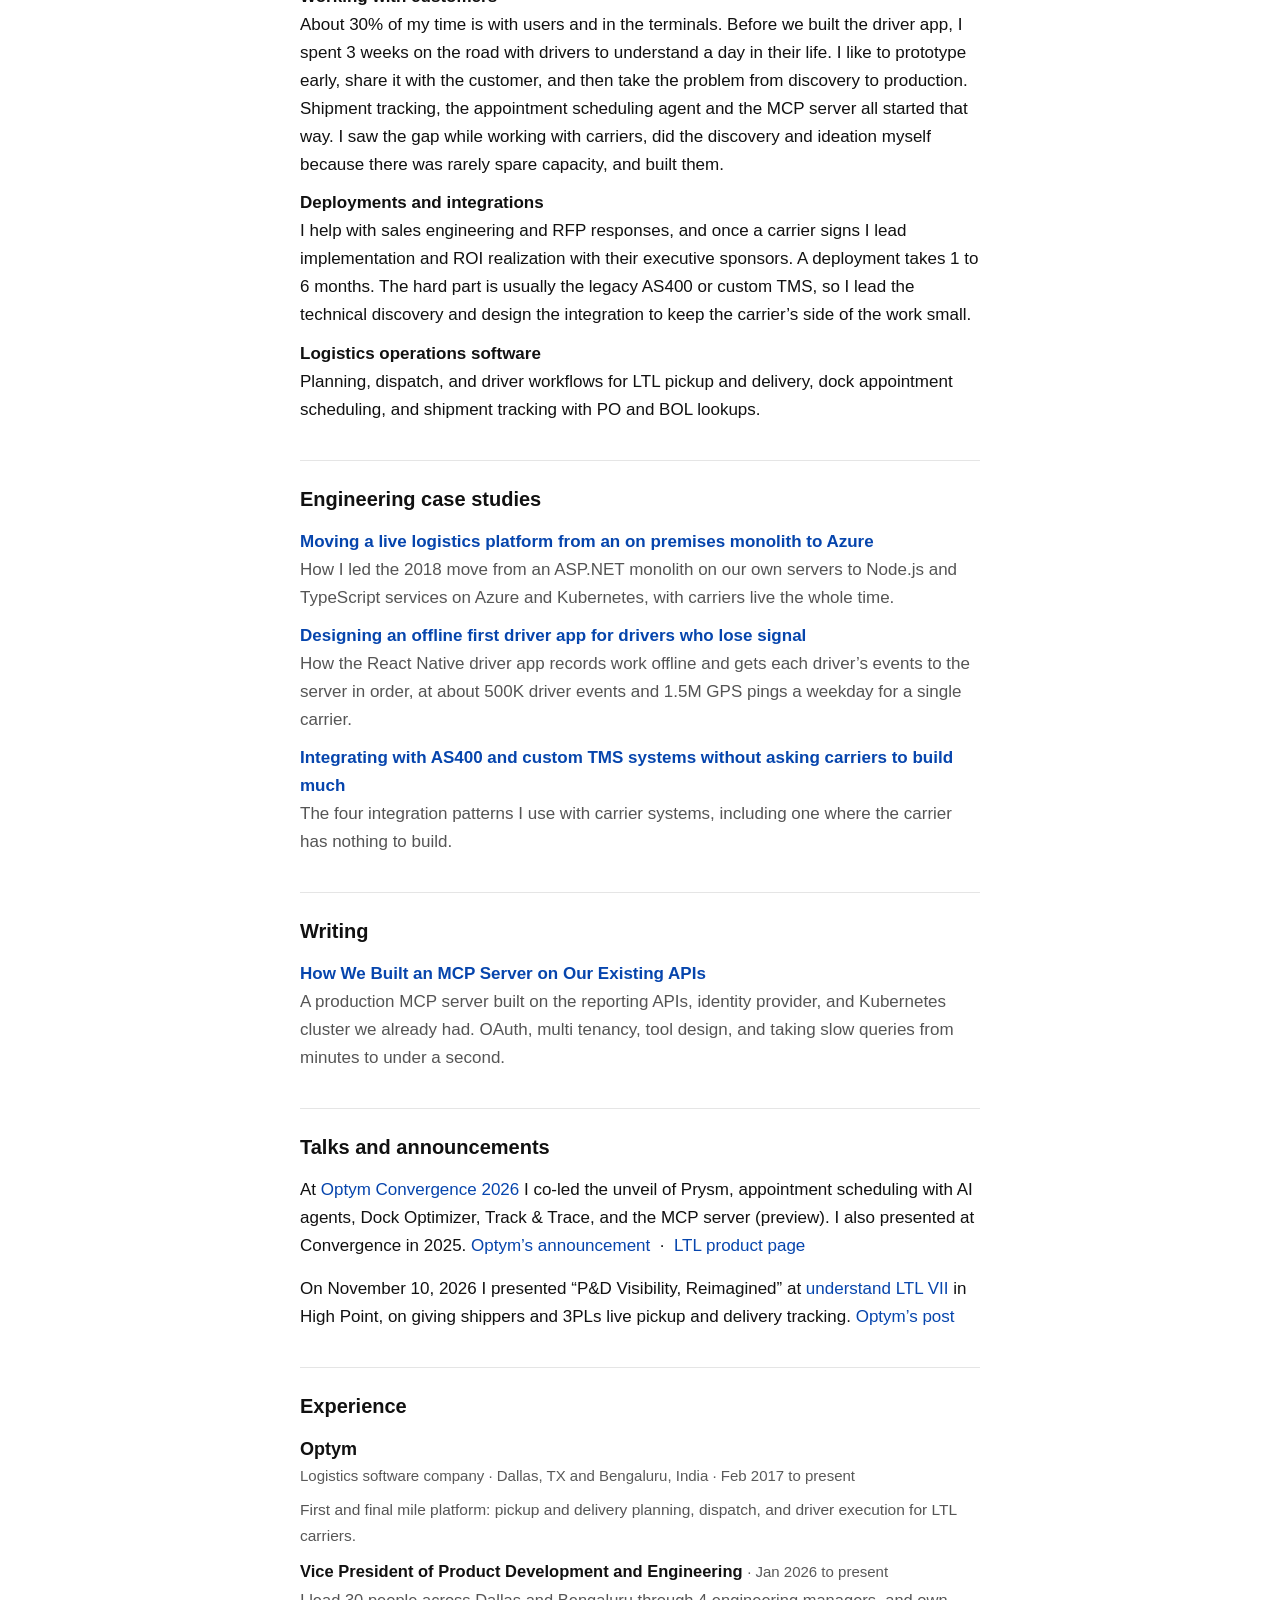
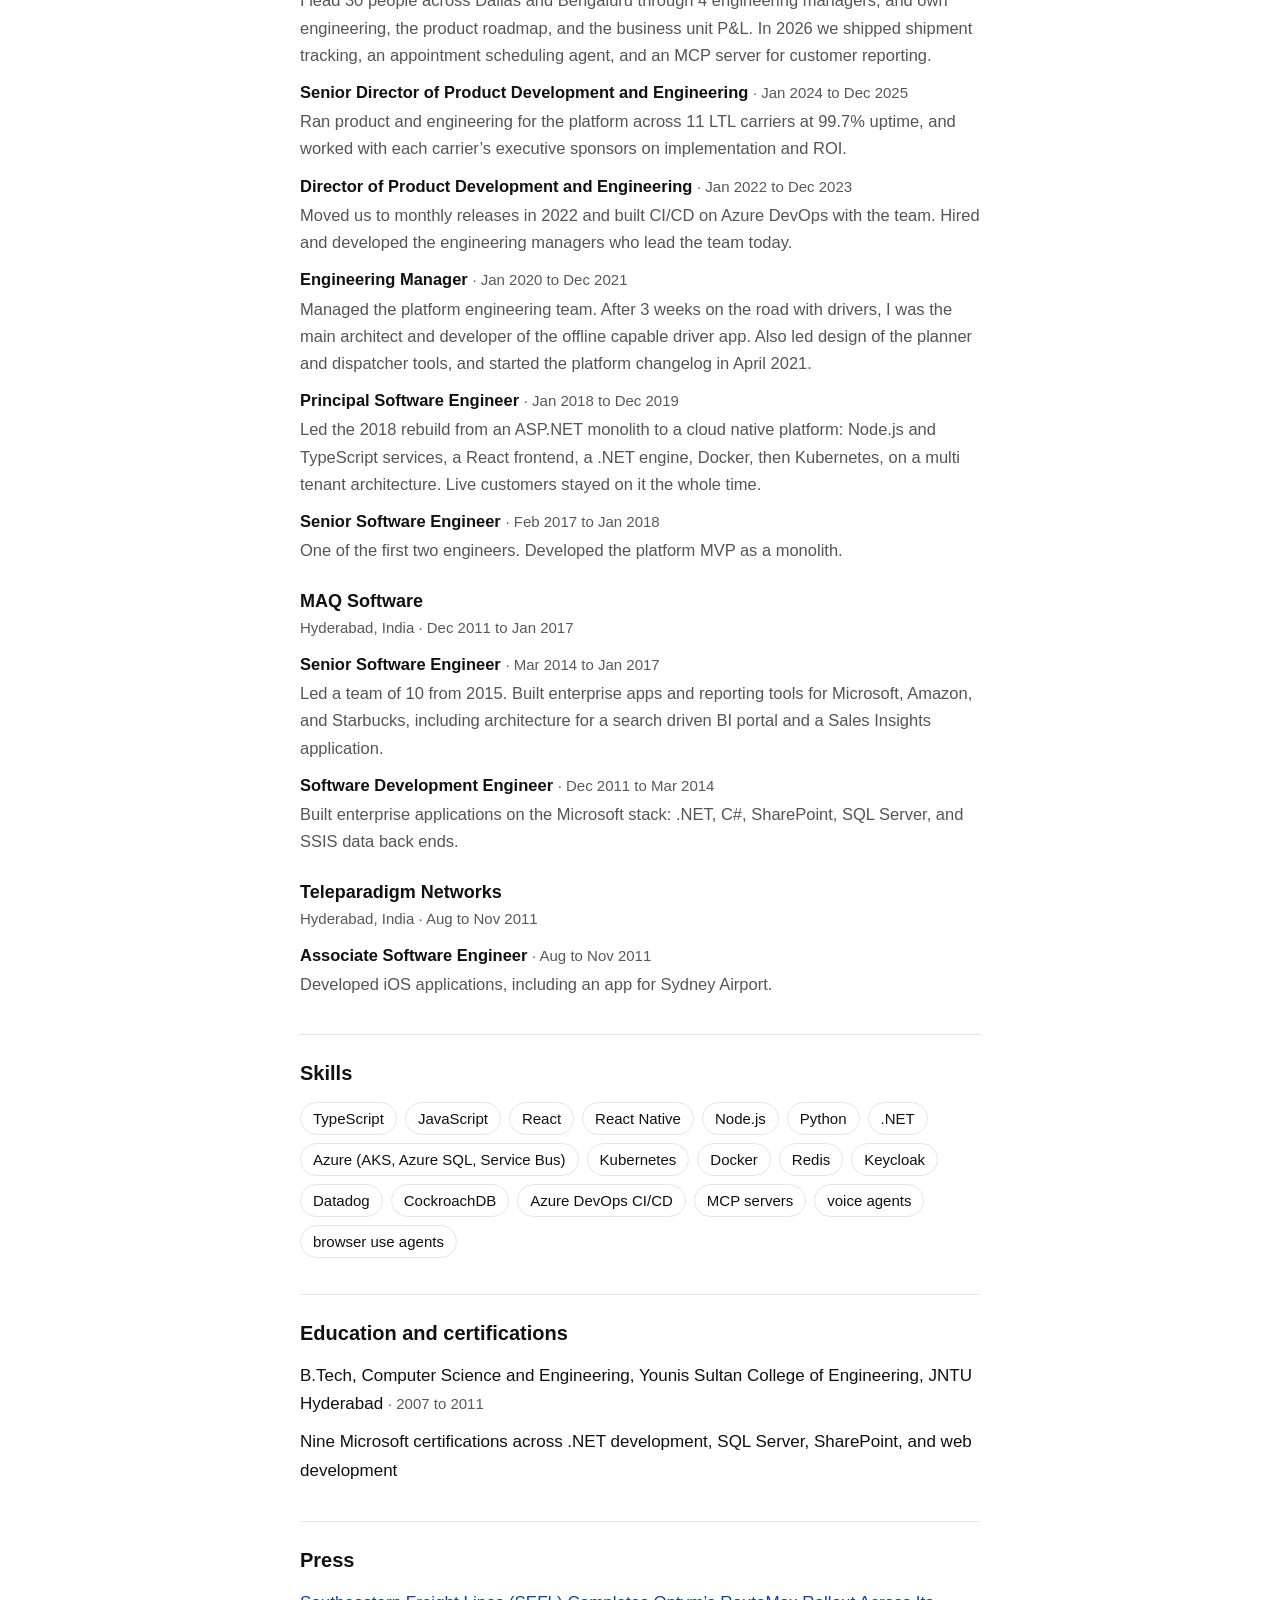
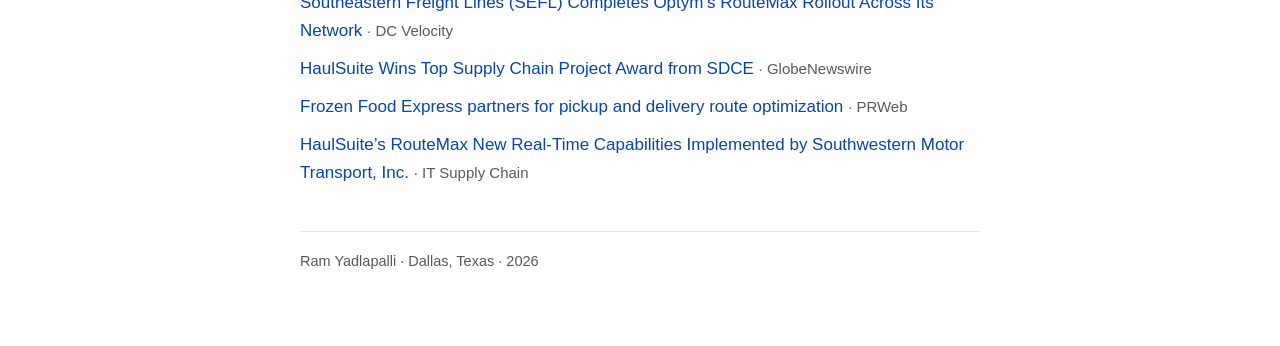
==== commit f105b7e0: "Add Talks and announcements section to home page" ====
--- a/index.html
+++ b/index.html
@@ -112,11 +112,9 @@
     <span class="dim">A production MCP server built on the reporting APIs, identity provider, and Kubernetes cluster we already had. OAuth, multi tenancy, tool design, and taking slow queries from minutes to under a second.</span></li>
   </ul>
 
-  <h2>Speaking</h2>
-  <ul>
-    <li>Speaker, <a href="https://understandltl.com/" target="_blank" rel="noopener">Understand LTL (ULTL) Summit</a> 2026: &ldquo;P&amp;D Visibility, Reimagined,&rdquo; on shipment visibility.</li>
-    <li>Presented product updates and AI launches, including the MCP server, at <a href="https://www.convergence.optym.com/" target="_blank" rel="noopener">Optym Convergence</a> 2025 and 2026.</li>
-  </ul>
+  <h2>Talks and announcements</h2>
+  <p>At <a href="https://www.convergence.optym.com/" target="_blank" rel="noopener">Optym Convergence 2026</a> I co-led the unveil of Prysm, appointment scheduling with AI agents, Dock Optimizer, Track &amp; Trace, and the MCP server (preview). I also presented at Convergence in 2025. <a href="https://lnkd.in/p/gPQeSZiT" target="_blank" rel="noopener">Optym&rsquo;s announcement</a> &nbsp;·&nbsp; <a href="https://www.optym.com/ltl" target="_blank" rel="noopener">LTL product page</a></p>
+  <p>On November 10, 2026 I presented &ldquo;P&amp;D Visibility, Reimagined&rdquo; at <a href="https://understandltl.com/" target="_blank" rel="noopener">understand LTL VII</a> in High Point, on giving shippers and 3PLs live pickup and delivery tracking. <a href="https://lnkd.in/p/genKvuXr" target="_blank" rel="noopener">Optym&rsquo;s post</a></p>
 
   <h2>Experience</h2>
   <div class="tl">
